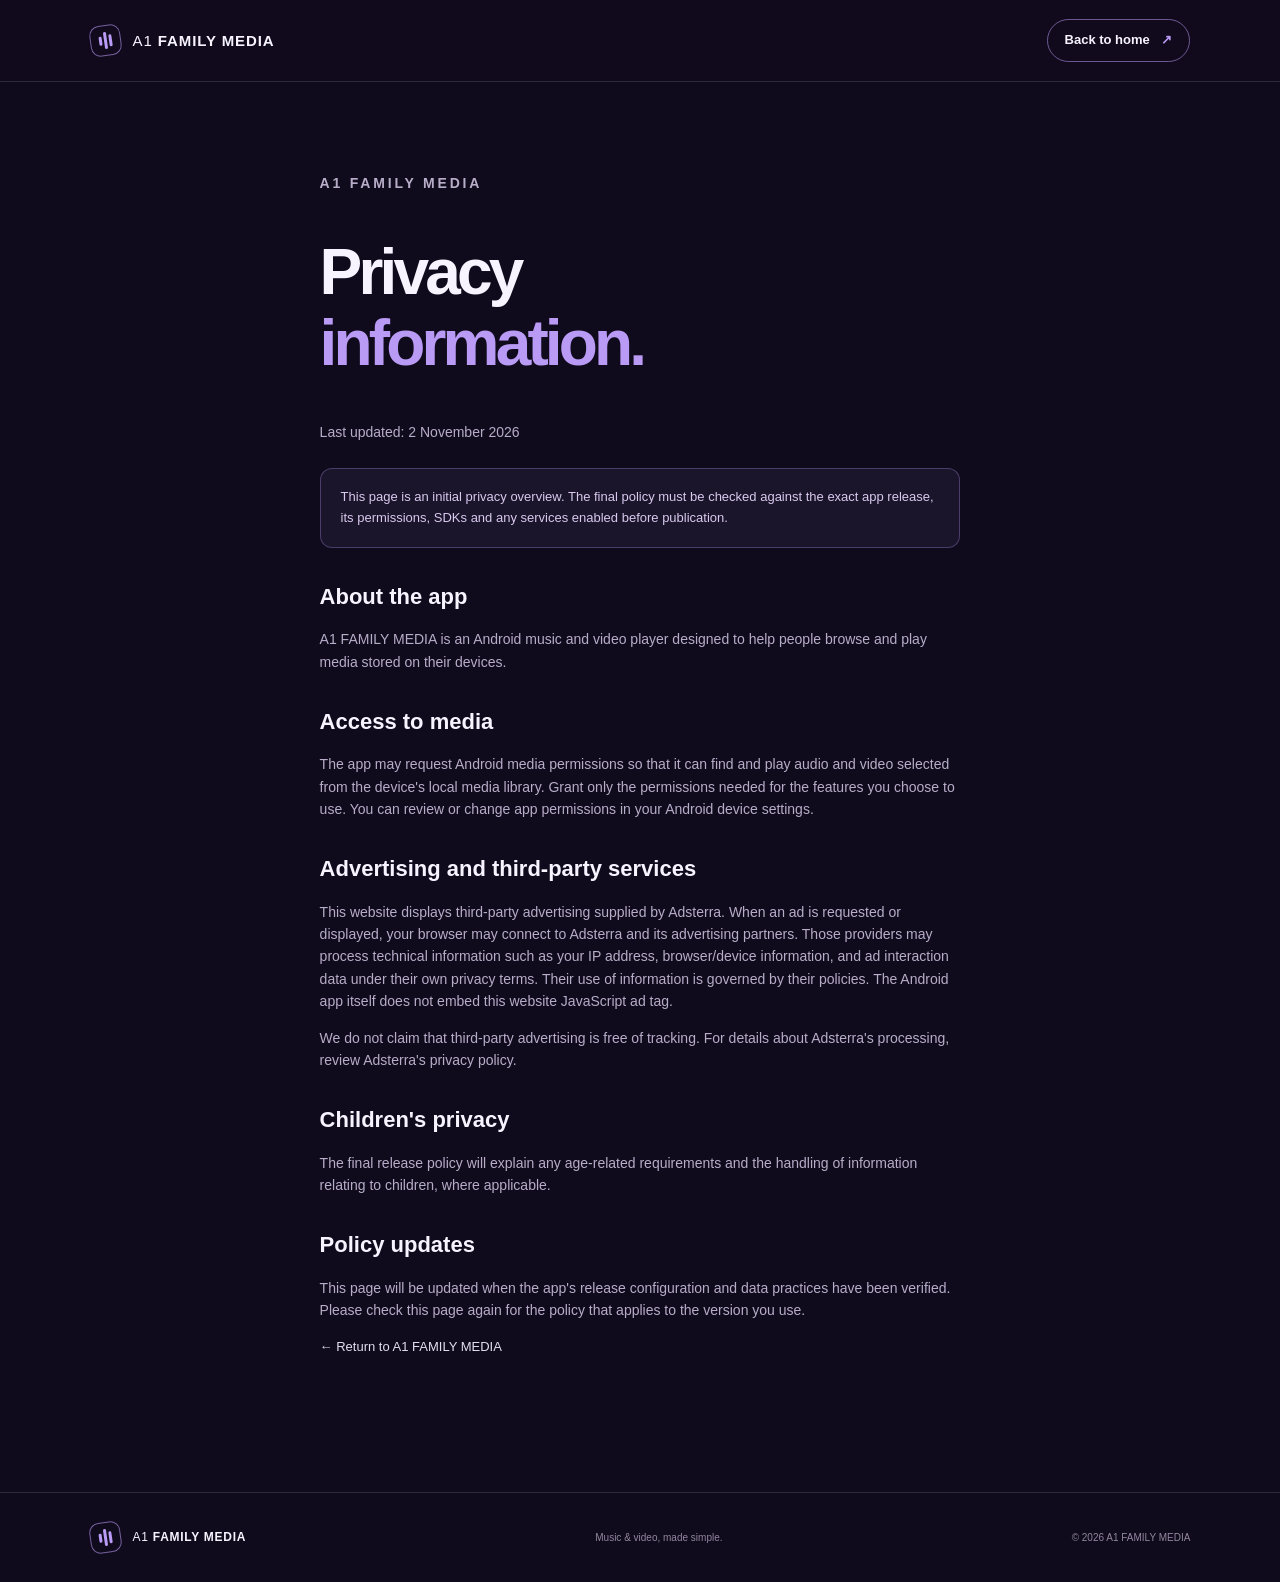
==== privacy.html @ 20274868 "Disclose Adsterra website advertising in privacy information" ====
<!doctype html>
<html lang="en">
<head>
  <meta charset="utf-8"><meta name="viewport" content="width=device-width, initial-scale=1">
  <meta name="theme-color" content="#100b1c"><meta name="description" content="Privacy information for A1 FAMILY MEDIA.">
  <title>Privacy | A1 FAMILY MEDIA</title><link rel="icon" href="favicon.svg" type="image/svg+xml"><link rel="stylesheet" href="styles.css">
</head>
<body>
  <header class="site-header"><a class="brand" href="index.html"><span class="brand-mark"><span></span><span></span><span></span></span><span>A1 <b>FAMILY MEDIA</b></span></a><a class="header-cta" href="index.html">Back to home <span>↗</span></a></header>
  <main class="policy-main">
    <p class="eyebrow">A1 FAMILY MEDIA</p><h1>Privacy<br><span style="color:var(--purple)">information.</span></h1>
    <p>Last updated: 2 November 2026</p>
    <div class="policy-note">This page is an initial privacy overview. The final policy must be checked against the exact app release, its permissions, SDKs and any services enabled before publication.</div>
    <h2>About the app</h2><p>A1 FAMILY MEDIA is an Android music and video player designed to help people browse and play media stored on their devices.</p>
    <h2>Access to media</h2><p>The app may request Android media permissions so that it can find and play audio and video selected from the device's local media library. Grant only the permissions needed for the features you choose to use. You can review or change app permissions in your Android device settings.</p>
    <h2>Advertising and third-party services</h2><p>This website displays third-party advertising supplied by Adsterra. When an ad is requested or displayed, your browser may connect to Adsterra and its advertising partners. Those providers may process technical information such as your IP address, browser/device information, and ad interaction data under their own privacy terms. Their use of information is governed by their policies. The Android app itself does not embed this website JavaScript ad tag.</p><p>We do not claim that third-party advertising is free of tracking. For details about Adsterra's processing, review <a href="https://adsterra.com/privacy-policy/">Adsterra's privacy policy</a>.</p>
    <h2>Children's privacy</h2><p>The final release policy will explain any age-related requirements and the handling of information relating to children, where applicable.</p>
    <h2>Policy updates</h2><p>This page will be updated when the app's release configuration and data practices have been verified. Please check this page again for the policy that applies to the version you use.</p>
    <p><a class="text-link" href="index.html">← Return to A1 FAMILY MEDIA</a></p>
  </main>
  <footer class="site-footer"><a class="brand" href="index.html"><span class="brand-mark"><span></span><span></span><span></span></span><span>A1 <b>FAMILY MEDIA</b></span></a><span>Music & video, made simple.</span><div><span>© 2026 A1 FAMILY MEDIA</span></div></footer>
</body>
</html>
---- styles.css ----
:root{--bg:#100b1c;--panel:#1b1429;--panel2:#241b35;--purple:#b99af5;--purple2:#8e67d7;--text:#f7f3ff;--muted:#b8adc9;--line:rgba(255,255,255,.12);--font:'DM Sans',sans-serif;--display:'Space Grotesk',sans-serif}*{box-sizing:border-box}html{scroll-behavior:smooth}body{margin:0;background:var(--bg);color:var(--text);font-family:var(--font);line-height:1.6}a{color:inherit;text-decoration:none}.site-header{height:82px;padding:0 7vw;display:flex;align-items:center;justify-content:space-between;border-bottom:1px solid var(--line);position:relative;z-index:5;background:rgba(16,11,28,.9)}.brand{display:inline-flex;align-items:center;gap:12px;font-family:var(--display);font-size:15px;letter-spacing:.06em}.brand b{font-weight:700}.brand-mark{width:31px;height:31px;border:1px solid rgba(185,154,245,.6);border-radius:10px;display:flex;align-items:center;justify-content:center;gap:2px;transform:rotate(-8deg)}.brand-mark span{display:block;width:3px;border-radius:4px;background:var(--purple)}.brand-mark span:nth-child(1){height:9px}.brand-mark span:nth-child(2){height:17px}.brand-mark span:nth-child(3){height:12px}nav{display:flex;gap:34px;color:var(--muted);font-size:13px}nav a:hover,.text-link:hover,.site-footer a:hover{color:var(--purple)}.header-cta{font-size:13px;font-weight:700;border:1px solid rgba(185,154,245,.55);padding:10px 17px;border-radius:30px}.header-cta span{color:var(--purple);padding-left:8px}.hero{min-height:660px;padding:90px 10vw 32px;position:relative;display:grid;grid-template-columns:1fr 1fr;align-items:center;overflow:hidden;background:radial-gradient(ellipse at 76% 45%,rgba(111,70,168,.2),transparent 38%),linear-gradient(120deg,#100b1c,#151024 65%,#100b1c)}.hero-copy{max-width:550px;position:relative;z-index:2}.eyebrow{font-size:10px;font-weight:700;letter-spacing:.2em;color:var(--purple);margin:0 0 22px}.live-dot{display:inline-block;width:7px;height:7px;background:#b99af5;border-radius:50%;margin-right:9px;box-shadow:0 0 12px #b99af5}.hero h1,.section-heading h2,.about-inner h2,.download-panel h2{font:600 clamp(48px,6vw,78px)/1.04 var(--display);letter-spacing:-.065em;margin:0}.hero h1 span,.section-heading h2 span,.about-inner h2 span{color:var(--purple)}.hero-text{color:var(--muted);font-size:16px;max-width:440px;margin:25px 0 30px}.hero-actions{display:flex;align-items:center;gap:25px}.button{display:inline-flex;gap:22px;align-items:center;padding:14px 21px;border-radius:30px;font-size:13px;font-weight:700}.button-primary{background:var(--purple);color:#1b112a;box-shadow:0 10px 35px rgba(185,154,245,.18)}.button-primary:hover{background:#d0bbff}.text-link{font-size:13px;color:#e4dcf1}.text-link span{color:var(--purple);padding-left:7px}.hero-note{display:flex;gap:11px;align-items:center;color:#9e92b0;font-size:11px;margin-top:58px}.note-icon{font-size:20px;color:var(--purple)}.visual-stage{height:490px;display:flex;justify-content:center;align-items:center;position:relative}.glow{position:absolute;width:340px;height:340px;border-radius:50%;background:rgba(145,99,214,.19);filter:blur(70px)}.orbit{position:absolute;border:1px solid rgba(185,154,245,.15);border-radius:50%;transform:rotate(-25deg)}.orbit-one{width:450px;height:250px}.orbit-two{width:390px;height:450px;transform:rotate(35deg)}.player-card{width:280px;padding:19px;background:linear-gradient(150deg,rgba(47,35,67,.98),rgba(24,18,38,.98));border:1px solid rgba(255,255,255,.15);border-radius:23px;box-shadow:0 35px 90px rgba(0,0,0,.55);position:relative;z-index:2;transform:rotate(4deg)}.player-top,.time-row,.player-bottom{display:flex;justify-content:space-between;align-items:center}.tiny-brand{font-size:8px;letter-spacing:.15em;color:#a99bbd}.equalizer{display:flex;align-items:center;gap:3px;height:15px}.equalizer i{width:2px;background:var(--purple);border-radius:3px}.equalizer i:nth-child(1){height:6px}.equalizer i:nth-child(2){height:13px}.equalizer i:nth-child(3){height:9px}.equalizer i:nth-child(4){height:5px}.album-art{height:220px;margin:17px 0;border-radius:15px;overflow:hidden;position:relative;background:linear-gradient(145deg,#5e3d83,#a87cc5 52%,#e1a9b5)}.art-sun{position:absolute;width:76px;height:76px;border-radius:50%;background:#f4d6ba;top:35px;right:40px;box-shadow:0 0 50px rgba(255,226,193,.45)}.art-hill{position:absolute;width:150%;height:110px;bottom:-45px;border-radius:50%}.hill-one{background:#302248;left:-40px;transform:rotate(-13deg)}.hill-two{background:#493060;right:-80px;bottom:-70px;transform:rotate(13deg)}.art-label{position:absolute;left:20px;top:22px;font:700 28px/1 var(--display);letter-spacing:-.07em}.art-label small{font:600 7px var(--font);letter-spacing:.15em}.track-title{display:block;font-weight:700;font-size:15px}.track-subtitle{display:block;font-size:10px;color:#a99db8}.progress{height:3px;background:#51465f;border-radius:5px;margin-top:17px}.progress span{display:block;width:38%;height:100%;background:var(--purple);border-radius:5px}.time-row{font-size:8px;color:#988ca8;margin-top:5px}.player-controls{display:flex;align-items:center;justify-content:center;gap:32px;margin:16px 0;color:#c9bdd8}.play-button{width:37px;height:37px;display:grid;place-items:center;border-radius:50%;background:var(--purple);color:#21152f;font-size:14px}.player-bottom{border-top:1px solid var(--line);padding-top:13px;color:#b5a9c3;font-size:9px}.floating-chip{position:absolute;z-index:3;padding:11px 15px;border:1px solid rgba(255,255,255,.16);border-radius:13px;background:rgba(39,29,55,.92);box-shadow:0 12px 35px #08050d;font-size:17px;color:var(--purple)}.floating-chip span{font-size:10px;color:#e6def0;margin-left:6px}.chip-audio{top:80px;right:4%}.chip-video{bottom:78px;left:2%}.hero-bottom{position:absolute;bottom:25px;left:10vw;right:10vw;display:flex;justify-content:space-between;color:#756a84;font-size:8px;letter-spacing:.16em}.section-wrap{padding:110px 10vw}.section-heading{max-width:620px}.section-heading h2,.about-inner h2{font-size:clamp(40px,5vw,60px)}.section-heading>p:last-child{color:var(--muted);max-width:420px;margin-top:20px}.feature-grid{display:grid;grid-template-columns:1fr 1fr;gap:16px;margin-top:52px}.feature-card{min-height:280px;padding:30px;border:1px solid var(--line);border-radius:20px;background:linear-gradient(145deg,#21182f,#181222);position:relative;overflow:hidden}.feature-large{background:linear-gradient(140deg,#2a1d40,#1b1429)}.feature-icon{width:42px;height:42px;border-radius:13px;background:rgba(185,154,245,.13);display:grid;place-items:center;color:var(--purple);font-size:21px}.card-kicker{font-size:9px;letter-spacing:.18em;color:#8f829f;margin:22px 0 8px}.feature-card h3{font:600 24px var(--display);margin:0 0 8px;letter-spacing:-.04em}.feature-card>p:not(.card-kicker){font-size:13px;color:var(--muted);max-width:370px;margin:0}.sound-bars{height:45px;display:flex;align-items:end;gap:6px;margin-top:23px}.sound-bars i{width:7px;border-radius:5px;background:linear-gradient(#c8adff,#7450a9);height:var(--h,20px)}.sound-bars i:nth-child(3n){height:38px}.sound-bars i:nth-child(3n+1){height:17px}.sound-bars i:nth-child(3n+2){height:29px}.video-art{position:absolute;right:25px;bottom:23px;width:120px;height:75px;border-radius:10px;background:linear-gradient(140deg,#815ba9,#d59aaf);display:grid;place-items:center}.video-art span{width:32px;height:32px;border-radius:50%;display:grid;place-items:center;background:rgba(22,13,34,.72);font-size:12px}.mini-pills{display:flex;gap:7px;flex-wrap:wrap;margin-top:25px}.mini-pills span{font-size:9px;color:#d8c8f1;border:1px solid rgba(185,154,245,.25);border-radius:20px;padding:6px 10px}.feature-accent{background:linear-gradient(125deg,#382552,#21172f)}.accent-ring{position:absolute;width:190px;height:190px;border:1px solid rgba(207,184,255,.3);border-radius:50%;right:-40px;bottom:-90px;box-shadow:0 0 0 22px rgba(185,154,245,.04),0 0 0 45px rgba(185,154,245,.03)}.about-section{padding:90px 10vw;background:#1a1327;border-top:1px solid var(--line);border-bottom:1px solid var(--line)}.about-inner{max-width:1100px;margin:auto;display:grid;grid-template-columns:1fr 1fr;gap:70px;align-items:center}.about-inner>p{font-size:15px;color:var(--muted);max-width:480px}.download-section{padding-top:95px;padding-bottom:100px}.download-panel{position:relative;overflow:hidden;border-radius:25px;padding:65px 8%;background:linear-gradient(115deg,#322149,#20172e 70%);border:1px solid rgba(185,154,245,.22)}.download-panel h2{font-size:clamp(46px,6vw,70px)}.download-panel>p:not(.eyebrow){color:var(--muted);max-width:400px}.coming-soon{display:inline-block;margin-top:18px;border:1px solid rgba(185,154,245,.4);border-radius:30px;padding:9px 14px;color:#d8c6fa;font-size:9px;letter-spacing:.15em}.download-orb{position:absolute;width:300px;height:300px;border-radius:50%;right:8%;top:-70px;background:radial-gradient(circle,rgba(185,154,245,.25),rgba(185,154,245,0) 68%);border:1px solid rgba(185,154,245,.18)}.site-footer{min-height:90px;padding:25px 7vw;border-top:1px solid var(--line);display:flex;align-items:center;justify-content:space-between;color:#92869f;font-size:10px}.site-footer .brand{color:var(--text);font-size:12px}.site-footer>div{display:flex;gap:25px}.policy-main{max-width:820px;margin:0 auto;padding:90px 7vw 120px;min-height:75vh}.policy-main h1{font:600 clamp(42px,6vw,64px)/1.1 var(--display);letter-spacing:-.06em}.policy-main h2{font:600 22px var(--display);margin-top:36px}.policy-main p,.policy-main li{color:var(--muted);font-size:14px}.policy-note{padding:18px 20px;border:1px solid rgba(185,154,245,.3);border-radius:12px;background:rgba(185,154,245,.07);color:#d8c9ed;font-size:13px;margin:25px 0}@media(max-width:800px){.site-header{padding:0 5vw;height:72px}nav{gap:15px}.header-cta{padding:8px 12px}.hero{padding:65px 7vw 70px;grid-template-columns:1fr;min-height:auto}.hero-copy{max-width:600px}.hero h1{font-size:62px}.visual-stage{height:430px;margin-top:15px}.hero-bottom{left:7vw;right:7vw}.section-wrap{padding:80px 7vw}.about-section{padding:75px 7vw}.about-inner{grid-template-columns:1fr;gap:15px}.site-footer{padding:25px 5vw;flex-wrap:wrap;gap:18px}.download-orb{right:-100px}}@media(max-width:520px){.brand{font-size:12px;gap:8px}.brand-mark{width:27px;height:27px}nav{display:none}.hero h1{font-size:54px}.hero-text{font-size:14px}.hero-actions{gap:17px}.hero-note{margin-top:38px}.visual-stage{height:390px}.player-card{width:250px}.album-art{height:190px}.chip-audio{right:0;top:50px}.chip-video{left:-3px;bottom:45px}.hero-bottom{font-size:7px;letter-spacing:.08em}.feature-grid{grid-template-columns:1fr}.feature-card{min-height:260px;padding:25px}.section-wrap{padding:70px 6vw}.section-heading h2,.about-inner h2{font-size:43px}.download-panel{padding:45px 8%}.site-footer{align-items:flex-start;flex-direction:column}.site-footer>div{gap:18px;flex-wrap:wrap}}
/* Responsive Adsterra native placement. */
.ad-section{padding-top:24px;padding-bottom:34px;max-width:1100px;margin:0 auto}.ad-heading{display:flex;justify-content:space-between;gap:12px;align-items:center;margin-bottom:12px;color:#a99bbd;font-size:9px;letter-spacing:.16em}.ad-heading span:first-child{color:var(--purple);font-weight:700}.adsterra-native-slot{width:100%;min-height:110px;max-width:100%;overflow:hidden;border:1px solid rgba(185,154,245,.16);border-radius:16px;background:rgba(27,20,41,.72);padding:12px}.adsterra-native-slot iframe,.adsterra-native-slot img{max-width:100%!important}@media(max-width:520px){.ad-section{padding:18px 6vw 28px}.adsterra-native-slot{padding:8px;min-height:90px}.ad-heading{font-size:8px}}
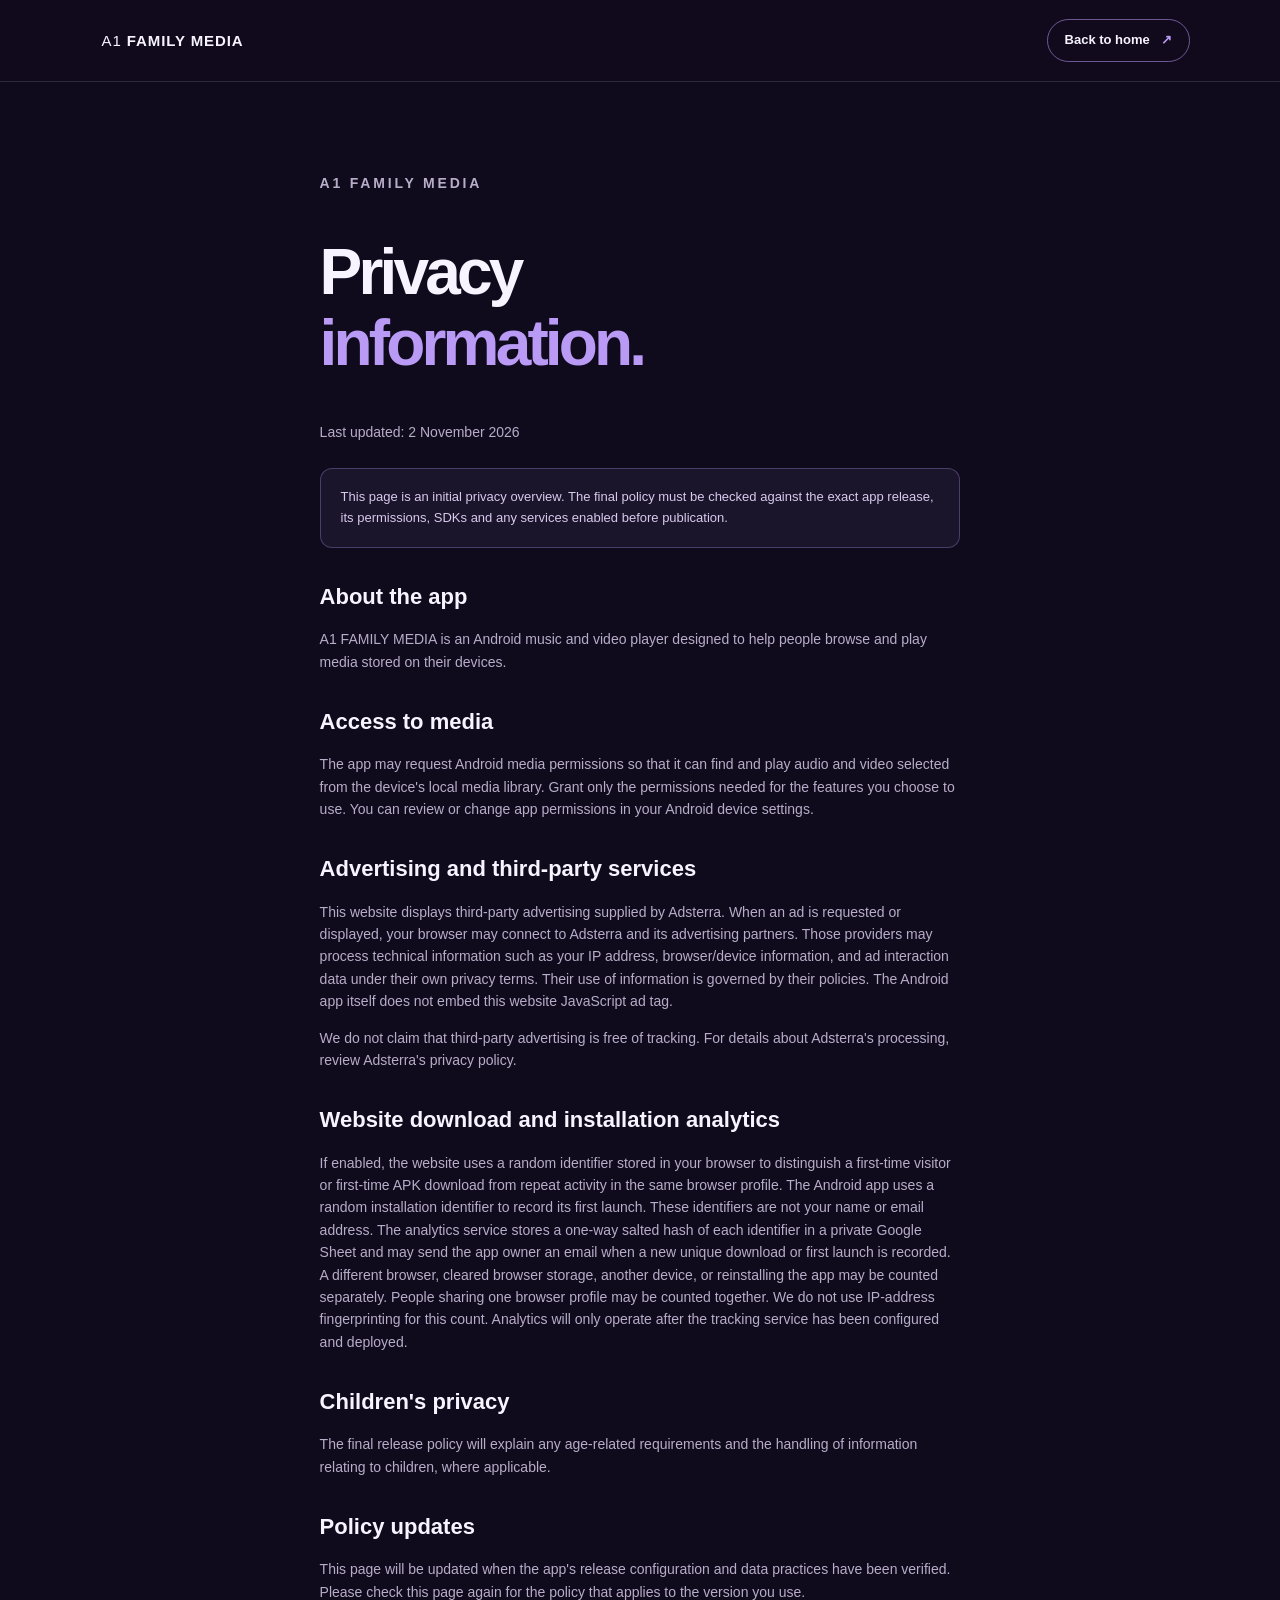
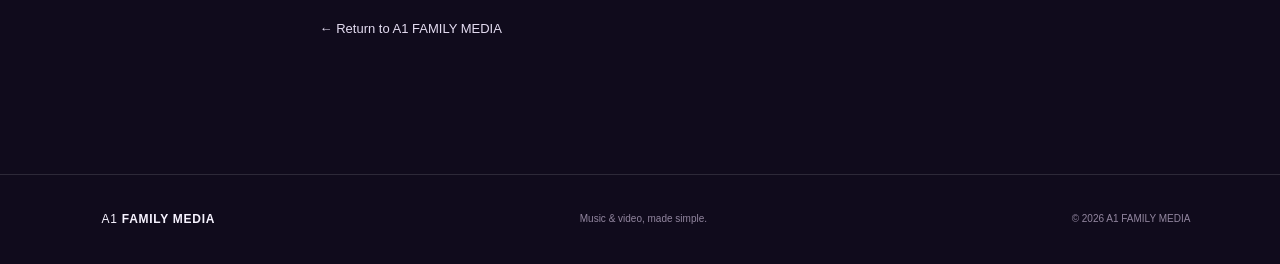
==== commit 73945e53: "Disclose privacy-conscious download and install analytics" ====
--- a/privacy.html
+++ b/privacy.html
@@ -14,6 +14,7 @@
     <h2>About the app</h2><p>A1 FAMILY MEDIA is an Android music and video player designed to help people browse and play media stored on their devices.</p>
     <h2>Access to media</h2><p>The app may request Android media permissions so that it can find and play audio and video selected from the device's local media library. Grant only the permissions needed for the features you choose to use. You can review or change app permissions in your Android device settings.</p>
     <h2>Advertising and third-party services</h2><p>This website displays third-party advertising supplied by Adsterra. When an ad is requested or displayed, your browser may connect to Adsterra and its advertising partners. Those providers may process technical information such as your IP address, browser/device information, and ad interaction data under their own privacy terms. Their use of information is governed by their policies. The Android app itself does not embed this website JavaScript ad tag.</p><p>We do not claim that third-party advertising is free of tracking. For details about Adsterra's processing, review <a href="https://adsterra.com/privacy-policy/">Adsterra's privacy policy</a>.</p>
+    <h2>Website download and installation analytics</h2><p>If enabled, the website uses a random identifier stored in your browser to distinguish a first-time visitor or first-time APK download from repeat activity in the same browser profile. The Android app uses a random installation identifier to record its first launch. These identifiers are not your name or email address. The analytics service stores a one-way salted hash of each identifier in a private Google Sheet and may send the app owner an email when a new unique download or first launch is recorded. A different browser, cleared browser storage, another device, or reinstalling the app may be counted separately. People sharing one browser profile may be counted together. We do not use IP-address fingerprinting for this count. Analytics will only operate after the tracking service has been configured and deployed.</p>
     <h2>Children's privacy</h2><p>The final release policy will explain any age-related requirements and the handling of information relating to children, where applicable.</p>
     <h2>Policy updates</h2><p>This page will be updated when the app's release configuration and data practices have been verified. Please check this page again for the policy that applies to the version you use.</p>
     <p><a class="text-link" href="index.html">← Return to A1 FAMILY MEDIA</a></p>
--- a/styles.css
+++ b/styles.css
@@ -1,3 +1,100 @@
-:root{--bg:#100b1c;--panel:#1b1429;--panel2:#241b35;--purple:#b99af5;--purple2:#8e67d7;--text:#f7f3ff;--muted:#b8adc9;--line:rgba(255,255,255,.12);--font:'DM Sans',sans-serif;--display:'Space Grotesk',sans-serif}*{box-sizing:border-box}html{scroll-behavior:smooth}body{margin:0;background:var(--bg);color:var(--text);font-family:var(--font);line-height:1.6}a{color:inherit;text-decoration:none}.site-header{height:82px;padding:0 7vw;display:flex;align-items:center;justify-content:space-between;border-bottom:1px solid var(--line);position:relative;z-index:5;background:rgba(16,11,28,.9)}.brand{display:inline-flex;align-items:center;gap:12px;font-family:var(--display);font-size:15px;letter-spacing:.06em}.brand b{font-weight:700}.brand-mark{width:31px;height:31px;border:1px solid rgba(185,154,245,.6);border-radius:10px;display:flex;align-items:center;justify-content:center;gap:2px;transform:rotate(-8deg)}.brand-mark span{display:block;width:3px;border-radius:4px;background:var(--purple)}.brand-mark span:nth-child(1){height:9px}.brand-mark span:nth-child(2){height:17px}.brand-mark span:nth-child(3){height:12px}nav{display:flex;gap:34px;color:var(--muted);font-size:13px}nav a:hover,.text-link:hover,.site-footer a:hover{color:var(--purple)}.header-cta{font-size:13px;font-weight:700;border:1px solid rgba(185,154,245,.55);padding:10px 17px;border-radius:30px}.header-cta span{color:var(--purple);padding-left:8px}.hero{min-height:660px;padding:90px 10vw 32px;position:relative;display:grid;grid-template-columns:1fr 1fr;align-items:center;overflow:hidden;background:radial-gradient(ellipse at 76% 45%,rgba(111,70,168,.2),transparent 38%),linear-gradient(120deg,#100b1c,#151024 65%,#100b1c)}.hero-copy{max-width:550px;position:relative;z-index:2}.eyebrow{font-size:10px;font-weight:700;letter-spacing:.2em;color:var(--purple);margin:0 0 22px}.live-dot{display:inline-block;width:7px;height:7px;background:#b99af5;border-radius:50%;margin-right:9px;box-shadow:0 0 12px #b99af5}.hero h1,.section-heading h2,.about-inner h2,.download-panel h2{font:600 clamp(48px,6vw,78px)/1.04 var(--display);letter-spacing:-.065em;margin:0}.hero h1 span,.section-heading h2 span,.about-inner h2 span{color:var(--purple)}.hero-text{color:var(--muted);font-size:16px;max-width:440px;margin:25px 0 30px}.hero-actions{display:flex;align-items:center;gap:25px}.button{display:inline-flex;gap:22px;align-items:center;padding:14px 21px;border-radius:30px;font-size:13px;font-weight:700}.button-primary{background:var(--purple);color:#1b112a;box-shadow:0 10px 35px rgba(185,154,245,.18)}.button-primary:hover{background:#d0bbff}.text-link{font-size:13px;color:#e4dcf1}.text-link span{color:var(--purple);padding-left:7px}.hero-note{display:flex;gap:11px;align-items:center;color:#9e92b0;font-size:11px;margin-top:58px}.note-icon{font-size:20px;color:var(--purple)}.visual-stage{height:490px;display:flex;justify-content:center;align-items:center;position:relative}.glow{position:absolute;width:340px;height:340px;border-radius:50%;background:rgba(145,99,214,.19);filter:blur(70px)}.orbit{position:absolute;border:1px solid rgba(185,154,245,.15);border-radius:50%;transform:rotate(-25deg)}.orbit-one{width:450px;height:250px}.orbit-two{width:390px;height:450px;transform:rotate(35deg)}.player-card{width:280px;padding:19px;background:linear-gradient(150deg,rgba(47,35,67,.98),rgba(24,18,38,.98));border:1px solid rgba(255,255,255,.15);border-radius:23px;box-shadow:0 35px 90px rgba(0,0,0,.55);position:relative;z-index:2;transform:rotate(4deg)}.player-top,.time-row,.player-bottom{display:flex;justify-content:space-between;align-items:center}.tiny-brand{font-size:8px;letter-spacing:.15em;color:#a99bbd}.equalizer{display:flex;align-items:center;gap:3px;height:15px}.equalizer i{width:2px;background:var(--purple);border-radius:3px}.equalizer i:nth-child(1){height:6px}.equalizer i:nth-child(2){height:13px}.equalizer i:nth-child(3){height:9px}.equalizer i:nth-child(4){height:5px}.album-art{height:220px;margin:17px 0;border-radius:15px;overflow:hidden;position:relative;background:linear-gradient(145deg,#5e3d83,#a87cc5 52%,#e1a9b5)}.art-sun{position:absolute;width:76px;height:76px;border-radius:50%;background:#f4d6ba;top:35px;right:40px;box-shadow:0 0 50px rgba(255,226,193,.45)}.art-hill{position:absolute;width:150%;height:110px;bottom:-45px;border-radius:50%}.hill-one{background:#302248;left:-40px;transform:rotate(-13deg)}.hill-two{background:#493060;right:-80px;bottom:-70px;transform:rotate(13deg)}.art-label{position:absolute;left:20px;top:22px;font:700 28px/1 var(--display);letter-spacing:-.07em}.art-label small{font:600 7px var(--font);letter-spacing:.15em}.track-title{display:block;font-weight:700;font-size:15px}.track-subtitle{display:block;font-size:10px;color:#a99db8}.progress{height:3px;background:#51465f;border-radius:5px;margin-top:17px}.progress span{display:block;width:38%;height:100%;background:var(--purple);border-radius:5px}.time-row{font-size:8px;color:#988ca8;margin-top:5px}.player-controls{display:flex;align-items:center;justify-content:center;gap:32px;margin:16px 0;color:#c9bdd8}.play-button{width:37px;height:37px;display:grid;place-items:center;border-radius:50%;background:var(--purple);color:#21152f;font-size:14px}.player-bottom{border-top:1px solid var(--line);padding-top:13px;color:#b5a9c3;font-size:9px}.floating-chip{position:absolute;z-index:3;padding:11px 15px;border:1px solid rgba(255,255,255,.16);border-radius:13px;background:rgba(39,29,55,.92);box-shadow:0 12px 35px #08050d;font-size:17px;color:var(--purple)}.floating-chip span{font-size:10px;color:#e6def0;margin-left:6px}.chip-audio{top:80px;right:4%}.chip-video{bottom:78px;left:2%}.hero-bottom{position:absolute;bottom:25px;left:10vw;right:10vw;display:flex;justify-content:space-between;color:#756a84;font-size:8px;letter-spacing:.16em}.section-wrap{padding:110px 10vw}.section-heading{max-width:620px}.section-heading h2,.about-inner h2{font-size:clamp(40px,5vw,60px)}.section-heading>p:last-child{color:var(--muted);max-width:420px;margin-top:20px}.feature-grid{display:grid;grid-template-columns:1fr 1fr;gap:16px;margin-top:52px}.feature-card{min-height:280px;padding:30px;border:1px solid var(--line);border-radius:20px;background:linear-gradient(145deg,#21182f,#181222);position:relative;overflow:hidden}.feature-large{background:linear-gradient(140deg,#2a1d40,#1b1429)}.feature-icon{width:42px;height:42px;border-radius:13px;background:rgba(185,154,245,.13);display:grid;place-items:center;color:var(--purple);font-size:21px}.card-kicker{font-size:9px;letter-spacing:.18em;color:#8f829f;margin:22px 0 8px}.feature-card h3{font:600 24px var(--display);margin:0 0 8px;letter-spacing:-.04em}.feature-card>p:not(.card-kicker){font-size:13px;color:var(--muted);max-width:370px;margin:0}.sound-bars{height:45px;display:flex;align-items:end;gap:6px;margin-top:23px}.sound-bars i{width:7px;border-radius:5px;background:linear-gradient(#c8adff,#7450a9);height:var(--h,20px)}.sound-bars i:nth-child(3n){height:38px}.sound-bars i:nth-child(3n+1){height:17px}.sound-bars i:nth-child(3n+2){height:29px}.video-art{position:absolute;right:25px;bottom:23px;width:120px;height:75px;border-radius:10px;background:linear-gradient(140deg,#815ba9,#d59aaf);display:grid;place-items:center}.video-art span{width:32px;height:32px;border-radius:50%;display:grid;place-items:center;background:rgba(22,13,34,.72);font-size:12px}.mini-pills{display:flex;gap:7px;flex-wrap:wrap;margin-top:25px}.mini-pills span{font-size:9px;color:#d8c8f1;border:1px solid rgba(185,154,245,.25);border-radius:20px;padding:6px 10px}.feature-accent{background:linear-gradient(125deg,#382552,#21172f)}.accent-ring{position:absolute;width:190px;height:190px;border:1px solid rgba(207,184,255,.3);border-radius:50%;right:-40px;bottom:-90px;box-shadow:0 0 0 22px rgba(185,154,245,.04),0 0 0 45px rgba(185,154,245,.03)}.about-section{padding:90px 10vw;background:#1a1327;border-top:1px solid var(--line);border-bottom:1px solid var(--line)}.about-inner{max-width:1100px;margin:auto;display:grid;grid-template-columns:1fr 1fr;gap:70px;align-items:center}.about-inner>p{font-size:15px;color:var(--muted);max-width:480px}.download-section{padding-top:95px;padding-bottom:100px}.download-panel{position:relative;overflow:hidden;border-radius:25px;padding:65px 8%;background:linear-gradient(115deg,#322149,#20172e 70%);border:1px solid rgba(185,154,245,.22)}.download-panel h2{font-size:clamp(46px,6vw,70px)}.download-panel>p:not(.eyebrow){color:var(--muted);max-width:400px}.coming-soon{display:inline-block;margin-top:18px;border:1px solid rgba(185,154,245,.4);border-radius:30px;padding:9px 14px;color:#d8c6fa;font-size:9px;letter-spacing:.15em}.download-orb{position:absolute;width:300px;height:300px;border-radius:50%;right:8%;top:-70px;background:radial-gradient(circle,rgba(185,154,245,.25),rgba(185,154,245,0) 68%);border:1px solid rgba(185,154,245,.18)}.site-footer{min-height:90px;padding:25px 7vw;border-top:1px solid var(--line);display:flex;align-items:center;justify-content:space-between;color:#92869f;font-size:10px}.site-footer .brand{color:var(--text);font-size:12px}.site-footer>div{display:flex;gap:25px}.policy-main{max-width:820px;margin:0 auto;padding:90px 7vw 120px;min-height:75vh}.policy-main h1{font:600 clamp(42px,6vw,64px)/1.1 var(--display);letter-spacing:-.06em}.policy-main h2{font:600 22px var(--display);margin-top:36px}.policy-main p,.policy-main li{color:var(--muted);font-size:14px}.policy-note{padding:18px 20px;border:1px solid rgba(185,154,245,.3);border-radius:12px;background:rgba(185,154,245,.07);color:#d8c9ed;font-size:13px;margin:25px 0}@media(max-width:800px){.site-header{padding:0 5vw;height:72px}nav{gap:15px}.header-cta{padding:8px 12px}.hero{padding:65px 7vw 70px;grid-template-columns:1fr;min-height:auto}.hero-copy{max-width:600px}.hero h1{font-size:62px}.visual-stage{height:430px;margin-top:15px}.hero-bottom{left:7vw;right:7vw}.section-wrap{padding:80px 7vw}.about-section{padding:75px 7vw}.about-inner{grid-template-columns:1fr;gap:15px}.site-footer{padding:25px 5vw;flex-wrap:wrap;gap:18px}.download-orb{right:-100px}}@media(max-width:520px){.brand{font-size:12px;gap:8px}.brand-mark{width:27px;height:27px}nav{display:none}.hero h1{font-size:54px}.hero-text{font-size:14px}.hero-actions{gap:17px}.hero-note{margin-top:38px}.visual-stage{height:390px}.player-card{width:250px}.album-art{height:190px}.chip-audio{right:0;top:50px}.chip-video{left:-3px;bottom:45px}.hero-bottom{font-size:7px;letter-spacing:.08em}.feature-grid{grid-template-columns:1fr}.feature-card{min-height:260px;padding:25px}.section-wrap{padding:70px 6vw}.section-heading h2,.about-inner h2{font-size:43px}.download-panel{padding:45px 8%}.site-footer{align-items:flex-start;flex-direction:column}.site-footer>div{gap:18px;flex-wrap:wrap}}
+:root{--bg:#100b1c;--panel:#1b1429;--panel2:#241b35;--purple:#b99af5;--purple2:#8e67d7;--text:#f7f3ff;--muted:#b8adc9;--line:rgba(255,255,255,.12);--font:'DM Sans',sans-serif;--display:'Space Grotesk',sans-serif}*{box-sizing:border-box}html{scroll-behavior:smooth}body{margin:0;background:var(--bg);color:var(--text);font-family:var(--font);line-height:1.6}a{color:inherit;text-decoration:none}.site-header{height:82px;padding:0 7vw;display:flex;align-items:center;justify-content:space-between;border-bottom:1px solid var(--line);position:relative;z-index:5;background:rgba(16,11,28,.9)}.brand{display:inline-flex;align-items:center;gap:12px;font-family:var(--display);font-size:15px;letter-spacing:.06em}.brand b{font-weight:700}.brand-logo{width:38px;height:38px;display:block;flex:0 0 auto;border-radius:10px;object-fit:contain}nav{display:flex;gap:34px;color:var(--muted);font-size:13px}nav a:hover,.text-link:hover,.site-footer a:hover{color:var(--purple)}.header-cta{font-size:13px;font-weight:700;border:1px solid rgba(185,154,245,.55);padding:10px 17px;border-radius:30px}.header-cta span{color:var(--purple);padding-left:8px}.hero{min-height:660px;padding:90px 10vw 32px;position:relative;display:grid;grid-template-columns:1fr 1fr;align-items:center;overflow:hidden;background:radial-gradient(ellipse at 76% 45%,rgba(111,70,168,.2),transparent 38%),linear-gradient(120deg,#100b1c,#151024 65%,#100b1c)}.hero-copy{max-width:550px;position:relative;z-index:2}.eyebrow{font-size:10px;font-weight:700;letter-spacing:.2em;color:var(--purple);margin:0 0 22px}.live-dot{display:inline-block;width:7px;height:7px;background:#b99af5;border-radius:50%;margin-right:9px;box-shadow:0 0 12px #b99af5}.hero h1,.section-heading h2,.about-inner h2,.download-panel h2{font:600 clamp(48px,6vw,78px)/1.04 var(--display);letter-spacing:-.065em;margin:0}.hero h1 span,.section-heading h2 span,.about-inner h2 span{color:var(--purple)}.hero-text{color:var(--muted);font-size:16px;max-width:440px;margin:25px 0 30px}.hero-actions{display:flex;align-items:center;gap:25px}.button{display:inline-flex;gap:22px;align-items:center;padding:14px 21px;border-radius:30px;font-size:13px;font-weight:700}.button-primary{background:var(--purple);color:#1b112a;box-shadow:0 10px 35px rgba(185,154,245,.18)}.button-primary:hover{background:#d0bbff}.text-link{font-size:13px;color:#e4dcf1}.text-link span{color:var(--purple);padding-left:7px}.hero-note{display:flex;gap:11px;align-items:center;color:#9e92b0;font-size:11px;margin-top:58px}.note-icon{font-size:20px;color:var(--purple)}.visual-stage{height:490px;display:flex;justify-content:center;align-items:center;position:relative}.glow{position:absolute;width:340px;height:340px;border-radius:50%;background:rgba(145,99,214,.19);filter:blur(70px)}.orbit{position:absolute;border:1px solid rgba(185,154,245,.15);border-radius:50%;transform:rotate(-25deg)}.orbit-one{width:450px;height:250px}.orbit-two{width:390px;height:450px;transform:rotate(35deg)}.player-card{width:280px;padding:19px;background:linear-gradient(150deg,rgba(47,35,67,.98),rgba(24,18,38,.98));border:1px solid rgba(255,255,255,.15);border-radius:23px;box-shadow:0 35px 90px rgba(0,0,0,.55);position:relative;z-index:2;transform:rotate(4deg)}.player-top,.time-row,.player-bottom{display:flex;justify-content:space-between;align-items:center}.tiny-brand{font-size:8px;letter-spacing:.15em;color:#a99bbd}.equalizer{display:flex;align-items:center;gap:3px;height:15px}.equalizer i{width:2px;background:var(--purple);border-radius:3px}.equalizer i:nth-child(1){height:6px}.equalizer i:nth-child(2){height:13px}.equalizer i:nth-child(3){height:9px}.equalizer i:nth-child(4){height:5px}.album-art{height:220px;margin:17px 0;border-radius:15px;overflow:hidden;position:relative;background:linear-gradient(145deg,#5e3d83,#a87cc5 52%,#e1a9b5)}.art-sun{position:absolute;width:76px;height:76px;border-radius:50%;background:#f4d6ba;top:35px;right:40px;box-shadow:0 0 50px rgba(255,226,193,.45)}.art-hill{position:absolute;width:150%;height:110px;bottom:-45px;border-radius:50%}.hill-one{background:#302248;left:-40px;transform:rotate(-13deg)}.hill-two{background:#493060;right:-80px;bottom:-70px;transform:rotate(13deg)}.art-label{position:absolute;left:20px;top:22px;font:700 28px/1 var(--display);letter-spacing:-.07em}.art-label small{font:600 7px var(--font);letter-spacing:.15em}.track-title{display:block;font-weight:700;font-size:15px}.track-subtitle{display:block;font-size:10px;color:#a99db8}.progress{height:3px;background:#51465f;border-radius:5px;margin-top:17px}.progress span{display:block;width:38%;height:100%;background:var(--purple);border-radius:5px}.time-row{font-size:8px;color:#988ca8;margin-top:5px}.player-controls{display:flex;align-items:center;justify-content:center;gap:32px;margin:16px 0;color:#c9bdd8}.play-button{width:37px;height:37px;display:grid;place-items:center;border-radius:50%;background:var(--purple);color:#21152f;font-size:14px}.player-bottom{border-top:1px solid var(--line);padding-top:13px;color:#b5a9c3;font-size:9px}.floating-chip{position:absolute;z-index:3;padding:11px 15px;border:1px solid rgba(255,255,255,.16);border-radius:13px;background:rgba(39,29,55,.92);box-shadow:0 12px 35px #08050d;font-size:17px;color:var(--purple)}.floating-chip span{font-size:10px;color:#e6def0;margin-left:6px}.chip-audio{top:80px;right:4%}.chip-video{bottom:78px;left:2%}.hero-bottom{position:absolute;bottom:25px;left:10vw;right:10vw;display:flex;justify-content:space-between;color:#756a84;font-size:8px;letter-spacing:.16em}.section-wrap{padding:110px 10vw}.section-heading{max-width:620px}.section-heading h2,.about-inner h2{font-size:clamp(40px,5vw,60px)}.section-heading>p:last-child{color:var(--muted);max-width:420px;margin-top:20px}.feature-grid{display:grid;grid-template-columns:1fr 1fr;gap:16px;margin-top:52px}.feature-card{min-height:280px;padding:30px;border:1px solid var(--line);border-radius:20px;background:linear-gradient(145deg,#21182f,#181222);position:relative;overflow:hidden}.feature-large{background:linear-gradient(140deg,#2a1d40,#1b1429)}.feature-icon{width:42px;height:42px;border-radius:13px;background:rgba(185,154,245,.13);display:grid;place-items:center;color:var(--purple);font-size:21px}.card-kicker{font-size:9px;letter-spacing:.18em;color:#8f829f;margin:22px 0 8px}.feature-card h3{font:600 24px var(--display);margin:0 0 8px;letter-spacing:-.04em}.feature-card>p:not(.card-kicker){font-size:13px;color:var(--muted);max-width:370px;margin:0}.sound-bars{height:45px;display:flex;align-items:end;gap:6px;margin-top:23px}.sound-bars i{width:7px;border-radius:5px;background:linear-gradient(#c8adff,#7450a9);height:var(--h,20px)}.sound-bars i:nth-child(3n){height:38px}.sound-bars i:nth-child(3n+1){height:17px}.sound-bars i:nth-child(3n+2){height:29px}.video-art{position:absolute;right:25px;bottom:23px;width:120px;height:75px;border-radius:10px;background:linear-gradient(140deg,#815ba9,#d59aaf);display:grid;place-items:center}.video-art span{width:32px;height:32px;border-radius:50%;display:grid;place-items:center;background:rgba(22,13,34,.72);font-size:12px}.mini-pills{display:flex;gap:7px;flex-wrap:wrap;margin-top:25px}.mini-pills span{font-size:9px;color:#d8c8f1;border:1px solid rgba(185,154,245,.25);border-radius:20px;padding:6px 10px}.feature-accent{background:linear-gradient(125deg,#382552,#21172f)}.accent-ring{position:absolute;width:190px;height:190px;border:1px solid rgba(207,184,255,.3);border-radius:50%;right:-40px;bottom:-90px;box-shadow:0 0 0 22px rgba(185,154,245,.04),0 0 0 45px rgba(185,154,245,.03)}.about-section{padding:90px 10vw;background:#1a1327;border-top:1px solid var(--line);border-bottom:1px solid var(--line)}.about-inner{max-width:1100px;margin:auto;display:grid;grid-template-columns:1fr 1fr;gap:70px;align-items:center}.about-inner>p{font-size:15px;color:var(--muted);max-width:480px}.download-section{padding-top:95px;padding-bottom:100px}.download-panel{position:relative;overflow:hidden;border-radius:25px;padding:65px 8%;background:linear-gradient(115deg,#322149,#20172e 70%);border:1px solid rgba(185,154,245,.22)}.download-panel h2{font-size:clamp(46px,6vw,70px)}.download-panel>p:not(.eyebrow){color:var(--muted);max-width:400px}.coming-soon{display:inline-block;margin-top:18px;border:1px solid rgba(185,154,245,.4);border-radius:30px;padding:9px 14px;color:#d8c6fa;font-size:9px;letter-spacing:.15em}.download-orb{position:absolute;width:300px;height:300px;border-radius:50%;right:8%;top:-70px;background:radial-gradient(circle,rgba(185,154,245,.25),rgba(185,154,245,0) 68%);border:1px solid rgba(185,154,245,.18)}.site-footer{min-height:90px;padding:25px 7vw;border-top:1px solid var(--line);display:flex;align-items:center;justify-content:space-between;color:#92869f;font-size:10px}.site-footer .brand{color:var(--text);font-size:12px}.site-footer>div{display:flex;gap:25px}.policy-main{max-width:820px;margin:0 auto;padding:90px 7vw 120px;min-height:75vh}.policy-main h1{font:600 clamp(42px,6vw,64px)/1.1 var(--display);letter-spacing:-.06em}.policy-main h2{font:600 22px var(--display);margin-top:36px}.policy-main p,.policy-main li{color:var(--muted);font-size:14px}.policy-note{padding:18px 20px;border:1px solid rgba(185,154,245,.3);border-radius:12px;background:rgba(185,154,245,.07);color:#d8c9ed;font-size:13px;margin:25px 0}@media(max-width:800px){.site-header{padding:0 5vw;height:72px}nav{gap:15px}.header-cta{padding:8px 12px}.hero{padding:65px 7vw 70px;grid-template-columns:1fr;min-height:auto}.hero-copy{max-width:600px}.hero h1{font-size:62px}.visual-stage{height:430px;margin-top:15px}.hero-bottom{left:7vw;right:7vw}.section-wrap{padding:80px 7vw}.about-section{padding:75px 7vw}.about-inner{grid-template-columns:1fr;gap:15px}.site-footer{padding:25px 5vw;flex-wrap:wrap;gap:18px}.download-orb{right:-100px}}@media(max-width:520px){.brand{font-size:12px;gap:8px}.brand-logo{width:32px;height:32px}nav{display:none}.hero h1{font-size:54px}.hero-text{font-size:14px}.hero-actions{gap:17px}.hero-note{margin-top:38px}.visual-stage{height:390px}.player-card{width:250px}.album-art{height:190px}.chip-audio{right:0;top:50px}.chip-video{left:-3px;bottom:45px}.hero-bottom{font-size:7px;letter-spacing:.08em}.feature-grid{grid-template-columns:1fr}.feature-card{min-height:260px;padding:25px}.section-wrap{padding:70px 6vw}.section-heading h2,.about-inner h2{font-size:43px}.download-panel{padding:45px 8%}.site-footer{align-items:flex-start;flex-direction:column}.site-footer>div{gap:18px;flex-wrap:wrap}}
 /* Responsive Adsterra native placement. */
 .ad-section{padding-top:24px;padding-bottom:34px;max-width:1100px;margin:0 auto}.ad-heading{display:flex;justify-content:space-between;gap:12px;align-items:center;margin-bottom:12px;color:#a99bbd;font-size:9px;letter-spacing:.16em}.ad-heading span:first-child{color:var(--purple);font-weight:700}.adsterra-native-slot{width:100%;min-height:110px;max-width:100%;overflow:hidden;border:1px solid rgba(185,154,245,.16);border-radius:16px;background:rgba(27,20,41,.72);padding:12px}.adsterra-native-slot iframe,.adsterra-native-slot img{max-width:100%!important}@media(max-width:520px){.ad-section{padding:18px 6vw 28px}.adsterra-native-slot{padding:8px;min-height:90px}.ad-heading{font-size:8px}}
+
+
+/* Release, update and community feedback sections. */
+.updates-section{padding-top:30px}.updates-panel{margin-top:38px;padding:28px 32px;border:1px solid rgba(185,154,245,.25);border-radius:20px;background:linear-gradient(120deg,#241a35,#191225);display:flex;align-items:center;justify-content:space-between;gap:24px}.updates-panel>div{display:grid;gap:3px}.update-label{font-size:9px;letter-spacing:.18em;color:var(--purple);font-weight:700}.updates-panel strong{font:600 36px var(--display)}.updates-panel>div>span:last-child,.update-footnote,.feedback-note{font-size:12px;color:var(--muted)}.update-footnote{margin-top:13px}.feedback-section{padding-top:25px}.feedback-grid{display:grid;grid-template-columns:repeat(3,1fr);gap:14px;margin-top:38px}.feedback-card{min-height:220px;padding:24px;border:1px solid var(--line);border-radius:18px;background:linear-gradient(145deg,#241a35,#191225);display:flex;flex-direction:column;align-items:flex-start;gap:10px;transition:transform .2s,border-color .2s}.feedback-card:hover{transform:translateY(-4px);border-color:rgba(185,154,245,.55)}.feedback-symbol{width:38px;height:38px;border-radius:12px;background:rgba(185,154,245,.14);color:var(--purple);display:grid;place-items:center;font-size:20px}.feedback-card strong{font:600 19px var(--display)}.feedback-card>span:nth-of-type(2){font-size:12px;color:var(--muted);line-height:1.5}.feedback-card b{margin-top:auto;color:var(--purple);font-size:11px}.feedback-note{margin-top:18px;max-width:760px}.download-note{display:block;margin-top:14px;font-size:10px;letter-spacing:.12em;color:#d8c6fa}.download-panel .button{position:relative;z-index:1;margin-top:12px}
+@media(max-width:800px){.feedback-grid{grid-template-columns:1fr 1fr}.updates-panel{align-items:flex-start;flex-direction:column}}
+@media(max-width:520px){.feedback-grid{grid-template-columns:1fr}.feedback-card{min-height:185px}.updates-panel{padding:22px}.updates-panel .button{width:100%;justify-content:center}}
+
+
+/* Account-free email feedback form */
+.feedback-panel {
+  display: grid;
+  grid-template-columns: minmax(0, 1.5fr) minmax(220px, 0.8fr);
+  gap: 2rem;
+  padding: clamp(1.25rem, 4vw, 2.5rem);
+  border: 1px solid rgba(185,154,245,.22);
+  border-radius: 24px;
+  background: rgba(255,255,255,.035);
+}
+#feedback-form { display: grid; gap: .75rem; }
+#feedback-form label { color: var(--text, #f7f3ff); font-weight: 600; margin-top: .35rem; }
+#feedback-form input, #feedback-form select, #feedback-form textarea {
+  width: 100%;
+  min-width: 0;
+  padding: .9rem 1rem;
+  color: var(--text, #f7f3ff);
+  background: rgba(10,7,18,.78);
+  border: 1px solid rgba(185,154,245,.28);
+  border-radius: 12px;
+  font: inherit;
+}
+#feedback-form select option { color: #f7f3ff; background: #171021; }
+#feedback-form textarea { resize: vertical; }
+#feedback-form input:focus, #feedback-form select:focus, #feedback-form textarea:focus {
+  outline: 2px solid #b99af5;
+  outline-offset: 2px;
+}
+#feedback-form .button { justify-self: start; cursor: pointer; font: inherit; }
+.feedback-contact {
+  align-self: start;
+  padding: 1.25rem;
+  border-radius: 16px;
+  background: rgba(185,154,245,.09);
+}
+.feedback-contact > a {
+  display: inline-block;
+  margin: .8rem 0;
+  color: #c9b3ff;
+  font-weight: 700;
+  overflow-wrap: anywhere;
+}
+.feedback-contact p, .feedback-note { color: var(--muted, #b8afc6); line-height: 1.65; }
+@media (max-width: 700px) {
+  .feedback-panel { grid-template-columns: 1fr; }
+  #feedback-form .button { width: 100%; justify-self: stretch; }
+}
+
+.download-count{display:flex;flex-direction:column;gap:3px;min-width:150px;padding-left:28px;border-left:1px solid var(--line)}.download-count strong{font:600 30px/1.2 var(--display);letter-spacing:-.04em;color:var(--purple)}.download-count>span:last-child{font-size:10px;color:var(--muted)}@media(max-width:520px){.download-count{padding:18px 0 0;border-left:0;border-top:1px solid var(--line);width:100%}}
+
+
+/* Lyrics feature and creator campaign landing page. */
+.lyrics-section{display:grid;grid-template-columns:minmax(0,1.1fr) minmax(260px,.9fr);gap:7vw;align-items:center;background:linear-gradient(120deg,#151021,#1c142b)}
+.lyrics-copy h2{font:600 clamp(42px,5vw,62px)/1.05 var(--display);letter-spacing:-.06em;margin:0}.lyrics-copy h2 span{color:var(--purple)}
+.lyrics-copy>p:not(.eyebrow){color:var(--muted);max-width:520px;margin:22px 0}
+.lyrics-steps{list-style:none;padding:0;margin:26px 0 30px;display:grid;gap:17px}.lyrics-steps li{display:flex;gap:15px;align-items:flex-start}.lyrics-steps li>span{font:600 12px var(--display);color:var(--purple);padding-top:3px}
+.lyrics-steps strong,.lyrics-steps small{display:block}.lyrics-steps strong{font-size:14px}.lyrics-steps small{font-size:12px;color:var(--muted);margin-top:3px}
+.lyrics-preview{min-height:340px;border:1px solid rgba(185,154,245,.22);border-radius:24px;background:radial-gradient(circle at 50% 40%,rgba(185,154,245,.16),transparent 65%),#1b1429;display:flex;flex-direction:column;justify-content:center;align-items:center;padding:28px}
+.lyrics-paper{width:min(100%,300px);min-height:270px;background:#f5f0ff;color:#281c3a;border-radius:13px;padding:22px;box-shadow:0 25px 65px rgba(0,0,0,.3);transform:rotate(2deg)}
+.lyrics-paper-top{display:flex;justify-content:space-between;font:700 9px var(--font);letter-spacing:.15em;color:#7655a5}.lyrics-paper-top span:last-child{font-size:20px}
+.lyrics-lines{display:grid;gap:18px;margin-top:28px}.lyrics-lines i{height:1px;background:rgba(61,42,83,.2);display:block}.lyrics-lines i:nth-child(2){width:82%}.lyrics-lines i:nth-child(3){width:94%}.lyrics-lines i:nth-child(4){width:70%}
+.lyrics-save{margin-top:26px;font-size:10px;color:#65468f}.lyrics-save span{display:inline-grid;place-items:center;width:17px;height:17px;border-radius:50%;background:#6b4a9d;color:white;margin-right:6px}
+.lyrics-export{margin-top:13px;padding-top:12px;border-top:1px solid rgba(61,42,83,.15);display:flex;justify-content:space-between;font-size:9px;letter-spacing:.15em;color:#65468f}
+.lyrics-preview>p{font-size:11px;color:var(--muted);text-align:center;margin:27px 0 0}
+.creator-page{min-height:100vh}.creator-hero{padding:90px 8vw 75px;display:grid;grid-template-columns:1.05fr .95fr;gap:5vw;align-items:center;background:radial-gradient(ellipse at 78% 40%,rgba(111,70,168,.22),transparent 42%),linear-gradient(120deg,#100b1c,#181126)}
+.creator-hero h1{font:600 clamp(46px,6vw,76px)/1.03 var(--display);letter-spacing:-.065em;margin:0}.creator-hero h1 span{color:var(--purple)}
+.creator-hero-copy>p:not(.eyebrow){max-width:550px;color:var(--muted);font-size:16px;margin:24px 0}.creator-hero-art{min-height:350px;display:grid;place-items:center}
+.creator-note-card{width:min(100%,330px);padding:26px;border:1px solid rgba(185,154,245,.3);border-radius:22px;background:linear-gradient(145deg,#2a1d40,#191225);box-shadow:0 30px 80px rgba(0,0,0,.35);transform:rotate(3deg)}
+.creator-note-card .note-heading{display:flex;justify-content:space-between;color:var(--purple);font-size:10px;letter-spacing:.15em}.creator-note-card h2{font:600 27px var(--display);margin:30px 0 10px}
+.creator-note-card p{color:var(--muted);font-size:12px}.creator-note-card .note-lines{display:grid;gap:15px;margin:24px 0}.creator-note-card .note-lines i{height:1px;background:rgba(255,255,255,.16)}
+.creator-note-card .note-lines i:nth-child(2){width:85%}.creator-note-card .note-lines i:nth-child(3){width:68%}
+.creator-content{max-width:1100px;margin:auto;padding:85px 7vw}.creator-content h2{font:600 clamp(34px,4vw,48px)/1.1 var(--display);letter-spacing:-.05em;margin:0 0 18px}.creator-content>p{max-width:700px;color:var(--muted)}
+.creator-workflow{display:grid;grid-template-columns:repeat(3,1fr);gap:15px;margin:36px 0}.creator-step{padding:24px;border:1px solid var(--line);border-radius:17px;background:linear-gradient(145deg,#241a35,#191225)}
+.creator-step>span{color:var(--purple);font:600 12px var(--display)}.creator-step h3{font:600 20px var(--display);margin:17px 0 7px}.creator-step p{font-size:12px;color:var(--muted);margin:0}
+.creator-cta{margin:0 7vw 85px;padding:45px;border:1px solid rgba(185,154,245,.25);border-radius:22px;background:linear-gradient(120deg,#302044,#1c1429)}
+.creator-cta h2{font:600 clamp(32px,4vw,48px)/1.1 var(--display);margin:0 0 12px}.creator-cta p{color:var(--muted);max-width:580px}.creator-disclosure{font-size:11px;color:var(--muted);margin-top:18px}
+@media(max-width:800px){.lyrics-section,.creator-hero{grid-template-columns:1fr}.lyrics-preview{min-height:300px}.creator-hero{padding:65px 7vw}.creator-hero-art{min-height:300px}.creator-workflow{grid-template-columns:1fr}}
+@media(max-width:520px){.lyrics-section{gap:35px}.lyrics-preview{padding:20px}.creator-hero h1{font-size:49px}.creator-content{padding:65px 6vw}.creator-cta{margin:0 6vw 65px;padding:28px}}
+
+/* Embedded A1 FAMILY MEDIA product demonstration */
+.video-showcase{display:grid;grid-template-columns:minmax(0,1fr) minmax(260px,.72fr);gap:7vw;align-items:center;background:linear-gradient(120deg,#151021,#1c142b)}
+.video-showcase-copy h2{font:600 clamp(38px,4.8vw,58px)/1.05 var(--display);letter-spacing:-.06em;margin:0}
+.video-showcase-copy h2 span{color:var(--purple)}
+.video-showcase-copy>p:not(.eyebrow){color:var(--muted);max-width:470px;margin:20px 0}
+.video-frame{width:min(100%,390px);justify-self:center;aspect-ratio:800/1340;overflow:hidden;border:1px solid rgba(185,154,245,.35);border-radius:22px;background:#090610;box-shadow:0 25px 70px rgba(0,0,0,.38)}
+.video-frame iframe{display:block;width:100%;height:100%;border:0}
+.creator-video-showcase{padding-top:75px;padding-bottom:75px}
+@media(max-width:800px){.video-showcase{grid-template-columns:1fr;gap:35px}.video-frame{width:min(100%,340px)}}
+@media(max-width:520px){.video-showcase{padding:65px 6vw}.video-frame{width:min(100%,310px);border-radius:17px}}
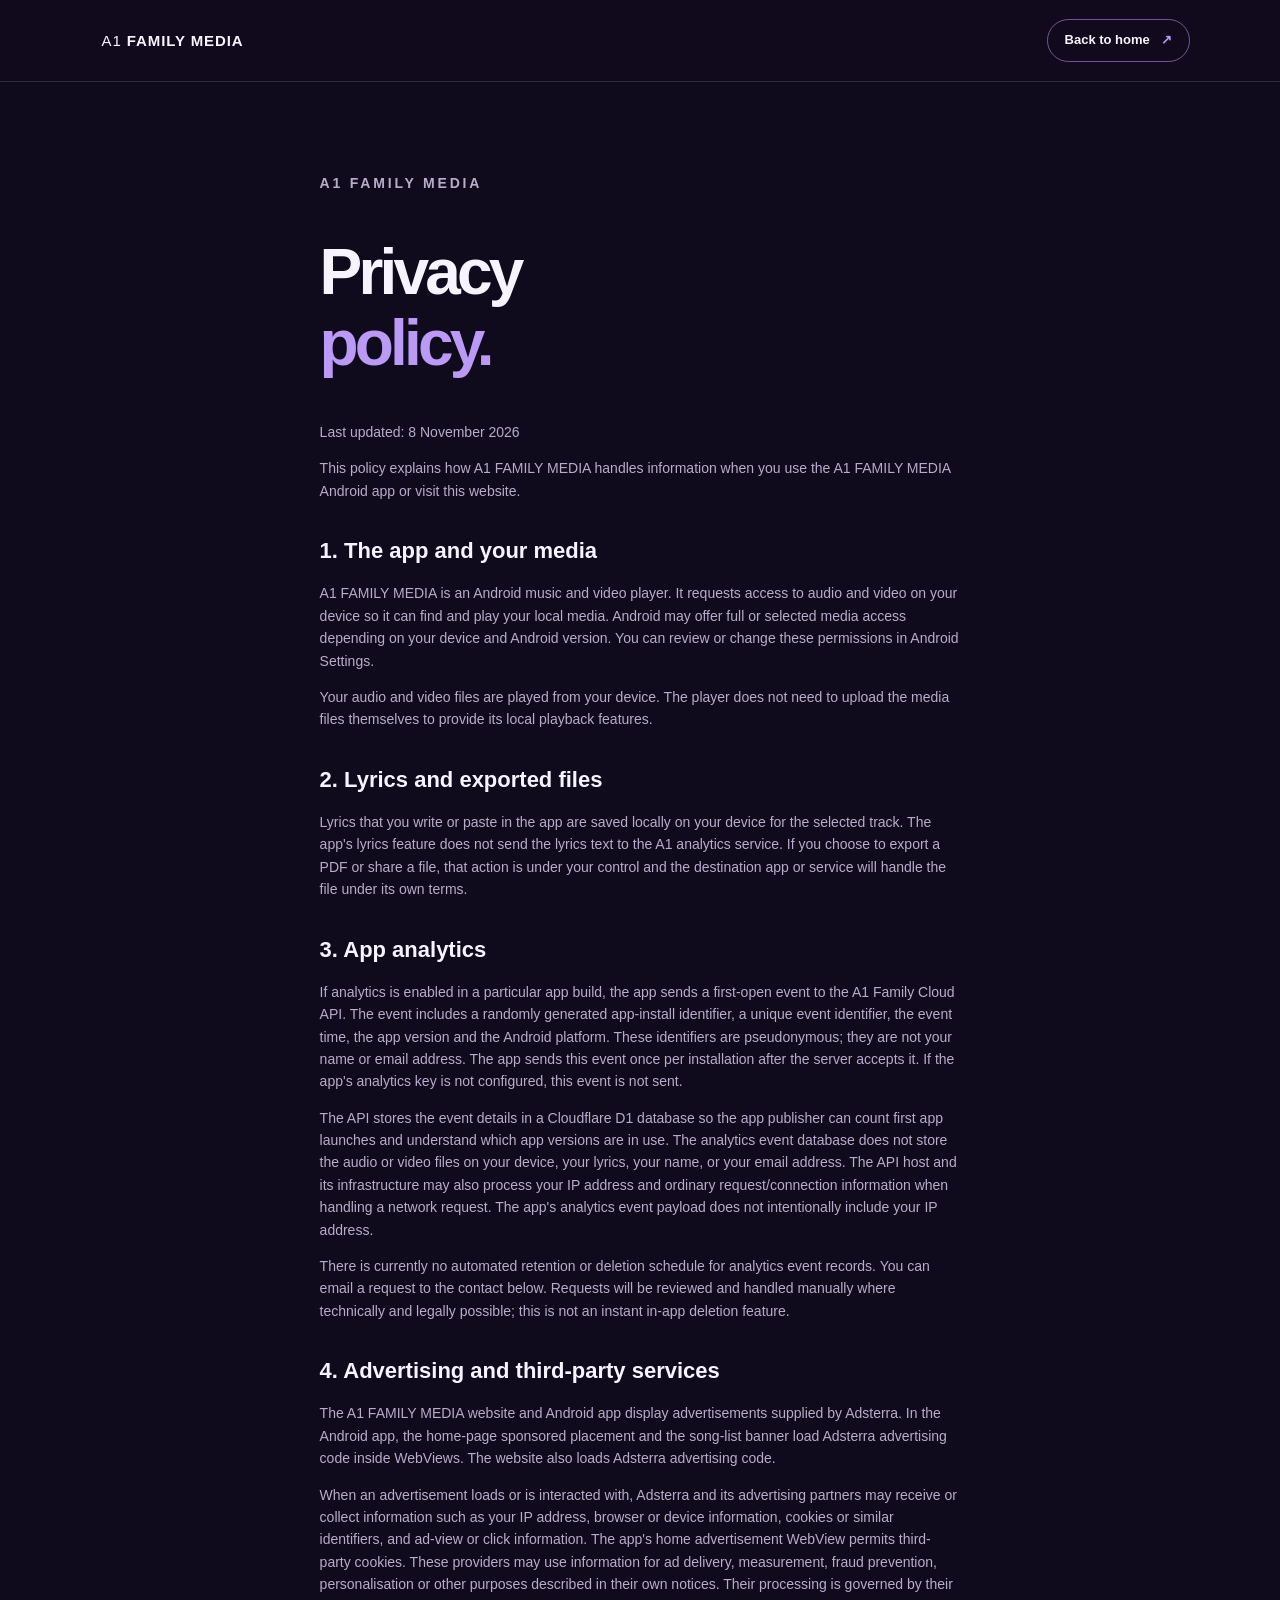
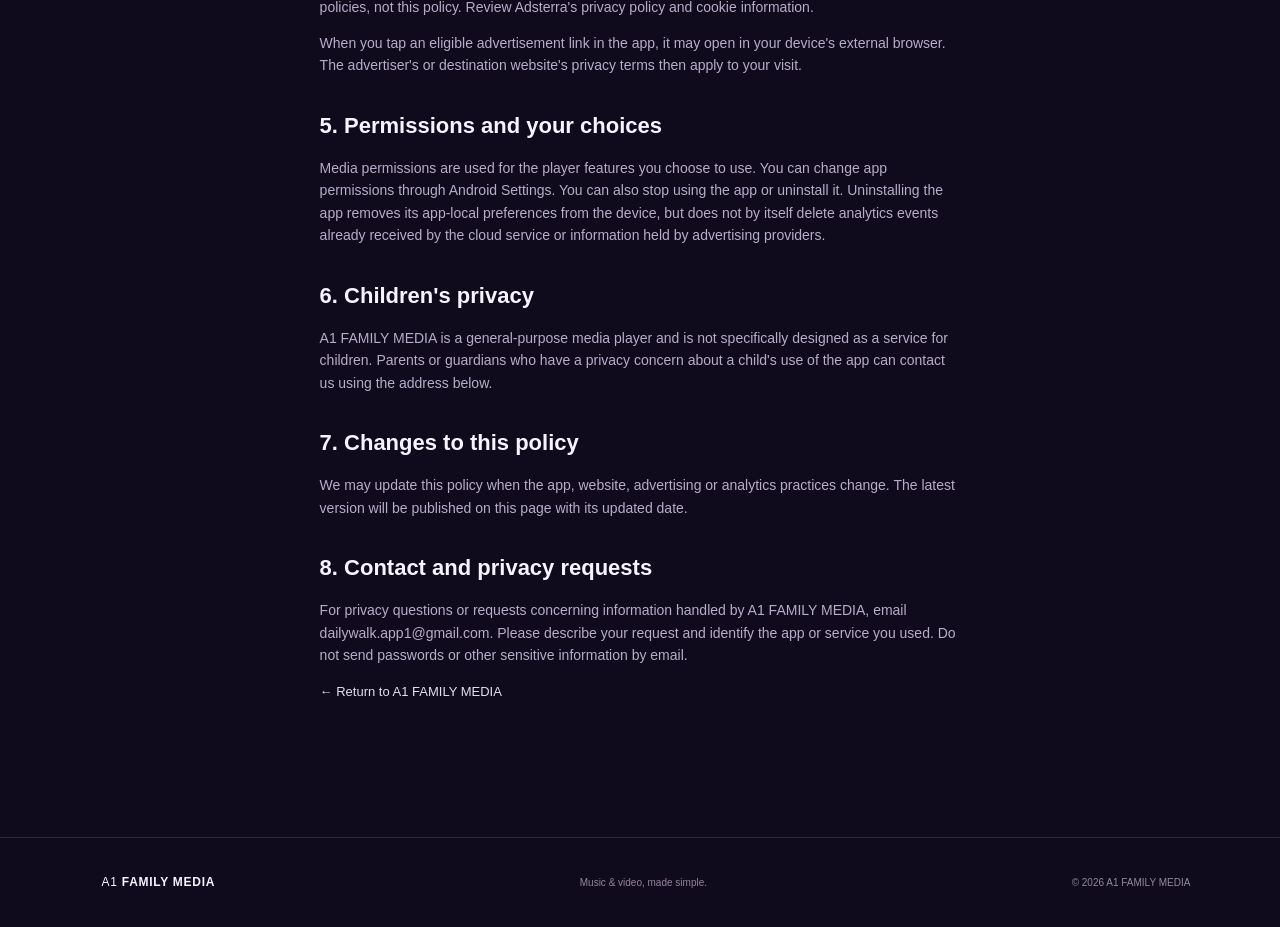
==== commit 2190cd02: "Update A1 Family Media privacy policy for app analytics and ads" ====
--- a/privacy.html
+++ b/privacy.html
@@ -1,24 +1,63 @@
 <!doctype html>
 <html lang="en">
 <head>
-  <meta charset="utf-8"><meta name="viewport" content="width=device-width, initial-scale=1">
-  <meta name="theme-color" content="#100b1c"><meta name="description" content="Privacy information for A1 FAMILY MEDIA.">
-  <title>Privacy | A1 FAMILY MEDIA</title><link rel="icon" href="favicon.svg" type="image/svg+xml"><link rel="stylesheet" href="styles.css">
+  <meta charset="utf-8">
+  <meta name="viewport" content="width=device-width, initial-scale=1">
+  <meta name="theme-color" content="#100b1c">
+  <meta name="description" content="Privacy policy for the A1 FAMILY MEDIA Android app and website.">
+  <title>Privacy Policy | A1 FAMILY MEDIA</title>
+  <link rel="icon" href="favicon.svg" type="image/svg+xml">
+  <link rel="stylesheet" href="styles.css">
 </head>
 <body>
-  <header class="site-header"><a class="brand" href="index.html"><span class="brand-mark"><span></span><span></span><span></span></span><span>A1 <b>FAMILY MEDIA</b></span></a><a class="header-cta" href="index.html">Back to home <span>↗</span></a></header>
+  <header class="site-header">
+    <a class="brand" href="index.html"><span class="brand-mark"><span></span><span></span><span></span></span><span>A1 <b>FAMILY MEDIA</b></span></a>
+    <a class="header-cta" href="index.html">Back to home <span>↗</span></a>
+  </header>
+
   <main class="policy-main">
-    <p class="eyebrow">A1 FAMILY MEDIA</p><h1>Privacy<br><span style="color:var(--purple)">information.</span></h1>
-    <p>Last updated: 2 November 2026</p>
-    <div class="policy-note">This page is an initial privacy overview. The final policy must be checked against the exact app release, its permissions, SDKs and any services enabled before publication.</div>
-    <h2>About the app</h2><p>A1 FAMILY MEDIA is an Android music and video player designed to help people browse and play media stored on their devices.</p>
-    <h2>Access to media</h2><p>The app may request Android media permissions so that it can find and play audio and video selected from the device's local media library. Grant only the permissions needed for the features you choose to use. You can review or change app permissions in your Android device settings.</p>
-    <h2>Advertising and third-party services</h2><p>This website displays third-party advertising supplied by Adsterra. When an ad is requested or displayed, your browser may connect to Adsterra and its advertising partners. Those providers may process technical information such as your IP address, browser/device information, and ad interaction data under their own privacy terms. Their use of information is governed by their policies. The Android app itself does not embed this website JavaScript ad tag.</p><p>We do not claim that third-party advertising is free of tracking. For details about Adsterra's processing, review <a href="https://adsterra.com/privacy-policy/">Adsterra's privacy policy</a>.</p>
-    <h2>Website download and installation analytics</h2><p>If enabled, the website uses a random identifier stored in your browser to distinguish a first-time visitor or first-time APK download from repeat activity in the same browser profile. The Android app uses a random installation identifier to record its first launch. These identifiers are not your name or email address. The analytics service stores a one-way salted hash of each identifier in a private Google Sheet and may send the app owner an email when a new unique download or first launch is recorded. A different browser, cleared browser storage, another device, or reinstalling the app may be counted separately. People sharing one browser profile may be counted together. We do not use IP-address fingerprinting for this count. Analytics will only operate after the tracking service has been configured and deployed.</p>
-    <h2>Children's privacy</h2><p>The final release policy will explain any age-related requirements and the handling of information relating to children, where applicable.</p>
-    <h2>Policy updates</h2><p>This page will be updated when the app's release configuration and data practices have been verified. Please check this page again for the policy that applies to the version you use.</p>
+    <p class="eyebrow">A1 FAMILY MEDIA</p>
+    <h1>Privacy<br><span style="color:var(--purple)">policy.</span></h1>
+    <p>Last updated: 8 November 2026</p>
+
+    <p>This policy explains how A1 FAMILY MEDIA handles information when you use the A1 FAMILY MEDIA Android app or visit this website.</p>
+
+    <h2>1. The app and your media</h2>
+    <p>A1 FAMILY MEDIA is an Android music and video player. It requests access to audio and video on your device so it can find and play your local media. Android may offer full or selected media access depending on your device and Android version. You can review or change these permissions in Android Settings.</p>
+    <p>Your audio and video files are played from your device. The player does not need to upload the media files themselves to provide its local playback features.</p>
+
+    <h2>2. Lyrics and exported files</h2>
+    <p>Lyrics that you write or paste in the app are saved locally on your device for the selected track. The app's lyrics feature does not send the lyrics text to the A1 analytics service. If you choose to export a PDF or share a file, that action is under your control and the destination app or service will handle the file under its own terms.</p>
+
+    <h2>3. App analytics</h2>
+    <p>If analytics is enabled in a particular app build, the app sends a first-open event to the A1 Family Cloud API. The event includes a randomly generated app-install identifier, a unique event identifier, the event time, the app version and the Android platform. These identifiers are pseudonymous; they are not your name or email address. The app sends this event once per installation after the server accepts it. If the app's analytics key is not configured, this event is not sent.</p>
+    <p>The API stores the event details in a Cloudflare D1 database so the app publisher can count first app launches and understand which app versions are in use. The analytics event database does not store the audio or video files on your device, your lyrics, your name, or your email address. The API host and its infrastructure may also process your IP address and ordinary request/connection information when handling a network request. The app's analytics event payload does not intentionally include your IP address.</p>
+    <p>There is currently no automated retention or deletion schedule for analytics event records. You can email a request to the contact below. Requests will be reviewed and handled manually where technically and legally possible; this is not an instant in-app deletion feature.</p>
+
+    <h2>4. Advertising and third-party services</h2>
+    <p>The A1 FAMILY MEDIA website and Android app display advertisements supplied by Adsterra. In the Android app, the home-page sponsored placement and the song-list banner load Adsterra advertising code inside WebViews. The website also loads Adsterra advertising code.</p>
+    <p>When an advertisement loads or is interacted with, Adsterra and its advertising partners may receive or collect information such as your IP address, browser or device information, cookies or similar identifiers, and ad-view or click information. The app's home advertisement WebView permits third-party cookies. These providers may use information for ad delivery, measurement, fraud prevention, personalisation or other purposes described in their own notices. Their processing is governed by their policies, not this policy. Review <a href="https://adsterra.com/privacy-policy/" target="_blank" rel="noopener">Adsterra's privacy policy</a> and <a href="https://adsterra.com/cookies/" target="_blank" rel="noopener">cookie information</a>.</p>
+    <p>When you tap an eligible advertisement link in the app, it may open in your device's external browser. The advertiser's or destination website's privacy terms then apply to your visit.</p>
+
+    <h2>5. Permissions and your choices</h2>
+    <p>Media permissions are used for the player features you choose to use. You can change app permissions through Android Settings. You can also stop using the app or uninstall it. Uninstalling the app removes its app-local preferences from the device, but does not by itself delete analytics events already received by the cloud service or information held by advertising providers.</p>
+
+    <h2>6. Children's privacy</h2>
+    <p>A1 FAMILY MEDIA is a general-purpose media player and is not specifically designed as a service for children. Parents or guardians who have a privacy concern about a child's use of the app can contact us using the address below.</p>
+
+    <h2>7. Changes to this policy</h2>
+    <p>We may update this policy when the app, website, advertising or analytics practices change. The latest version will be published on this page with its updated date.</p>
+
+    <h2>8. Contact and privacy requests</h2>
+    <p>For privacy questions or requests concerning information handled by A1 FAMILY MEDIA, email <a href="mailto:dailywalk.app1@gmail.com">dailywalk.app1@gmail.com</a>. Please describe your request and identify the app or service you used. Do not send passwords or other sensitive information by email.</p>
+
     <p><a class="text-link" href="index.html">← Return to A1 FAMILY MEDIA</a></p>
   </main>
-  <footer class="site-footer"><a class="brand" href="index.html"><span class="brand-mark"><span></span><span></span><span></span></span><span>A1 <b>FAMILY MEDIA</b></span></a><span>Music & video, made simple.</span><div><span>© 2026 A1 FAMILY MEDIA</span></div></footer>
+
+  <footer class="site-footer">
+    <a class="brand" href="index.html"><span class="brand-mark"><span></span><span></span><span></span></span><span>A1 <b>FAMILY MEDIA</b></span></a>
+    <span>Music & video, made simple.</span>
+    <div><span>© 2026 A1 FAMILY MEDIA</span></div>
+  </footer>
 </body>
-</html>+</html>
--- a/styles.css
+++ b/styles.css
@@ -98,3 +98,26 @@
 .creator-video-showcase{padding-top:75px;padding-bottom:75px}
 @media(max-width:800px){.video-showcase{grid-template-columns:1fr;gap:35px}.video-frame{width:min(100%,340px)}}
 @media(max-width:520px){.video-showcase{padding:65px 6vw}.video-frame{width:min(100%,310px);border-radius:17px}}
+
+/* Public archive of every published Android release. */
+.release-history{margin-top:44px;padding:clamp(20px,4vw,32px);border:1px solid rgba(185,154,245,.22);border-radius:22px;background:rgba(20,14,31,.72)}
+.release-history-heading{display:flex;justify-content:space-between;align-items:flex-end;gap:18px;margin-bottom:22px}
+.release-history-heading h3{font:600 clamp(23px,3vw,32px)/1.15 var(--display);letter-spacing:-.04em;margin:8px 0}
+.release-history-heading p{font-size:13px;color:var(--muted);margin:0;max-width:600px}
+.release-total{font-size:11px;color:var(--purple);white-space:nowrap}
+.release-list{display:grid;gap:12px}
+.release-card{display:flex;justify-content:space-between;align-items:center;gap:20px;padding:19px 20px;border:1px solid var(--line);border-radius:15px;background:rgba(255,255,255,.025)}
+.release-details{min-width:0}
+.release-title-row{display:flex;align-items:center;gap:10px;flex-wrap:wrap}
+.release-title-row h4{font:600 18px var(--display);margin:0}
+.release-latest-badge{font-size:8px;font-weight:700;letter-spacing:.12em;color:#171021;background:var(--purple);padding:5px 8px;border-radius:20px}
+.release-details>p{font-size:11px;color:var(--muted);margin:7px 0 0}
+.release-details .release-notes{font-size:12px;line-height:1.5;max-width:680px}
+.release-actions{display:flex;flex-direction:column;align-items:flex-end;gap:8px;flex-shrink:0}
+.release-actions .button{padding:10px 14px;font-size:11px;white-space:nowrap}
+.release-notes-link{font-size:10px;color:#c9b3ff;text-decoration:none}
+.release-notes-link:hover{text-decoration:underline}
+.release-unavailable{font-size:11px;color:var(--muted)}
+.release-state{font-size:13px;color:var(--muted);padding:10px 0}
+.release-state a{color:#c9b3ff}
+@media(max-width:600px){.release-history-heading{align-items:flex-start;flex-direction:column}.release-card{align-items:flex-start;flex-direction:column}.release-actions{align-items:flex-start;flex-direction:row;flex-wrap:wrap}.release-actions .button{width:auto}.release-details .release-notes{font-size:11px}}
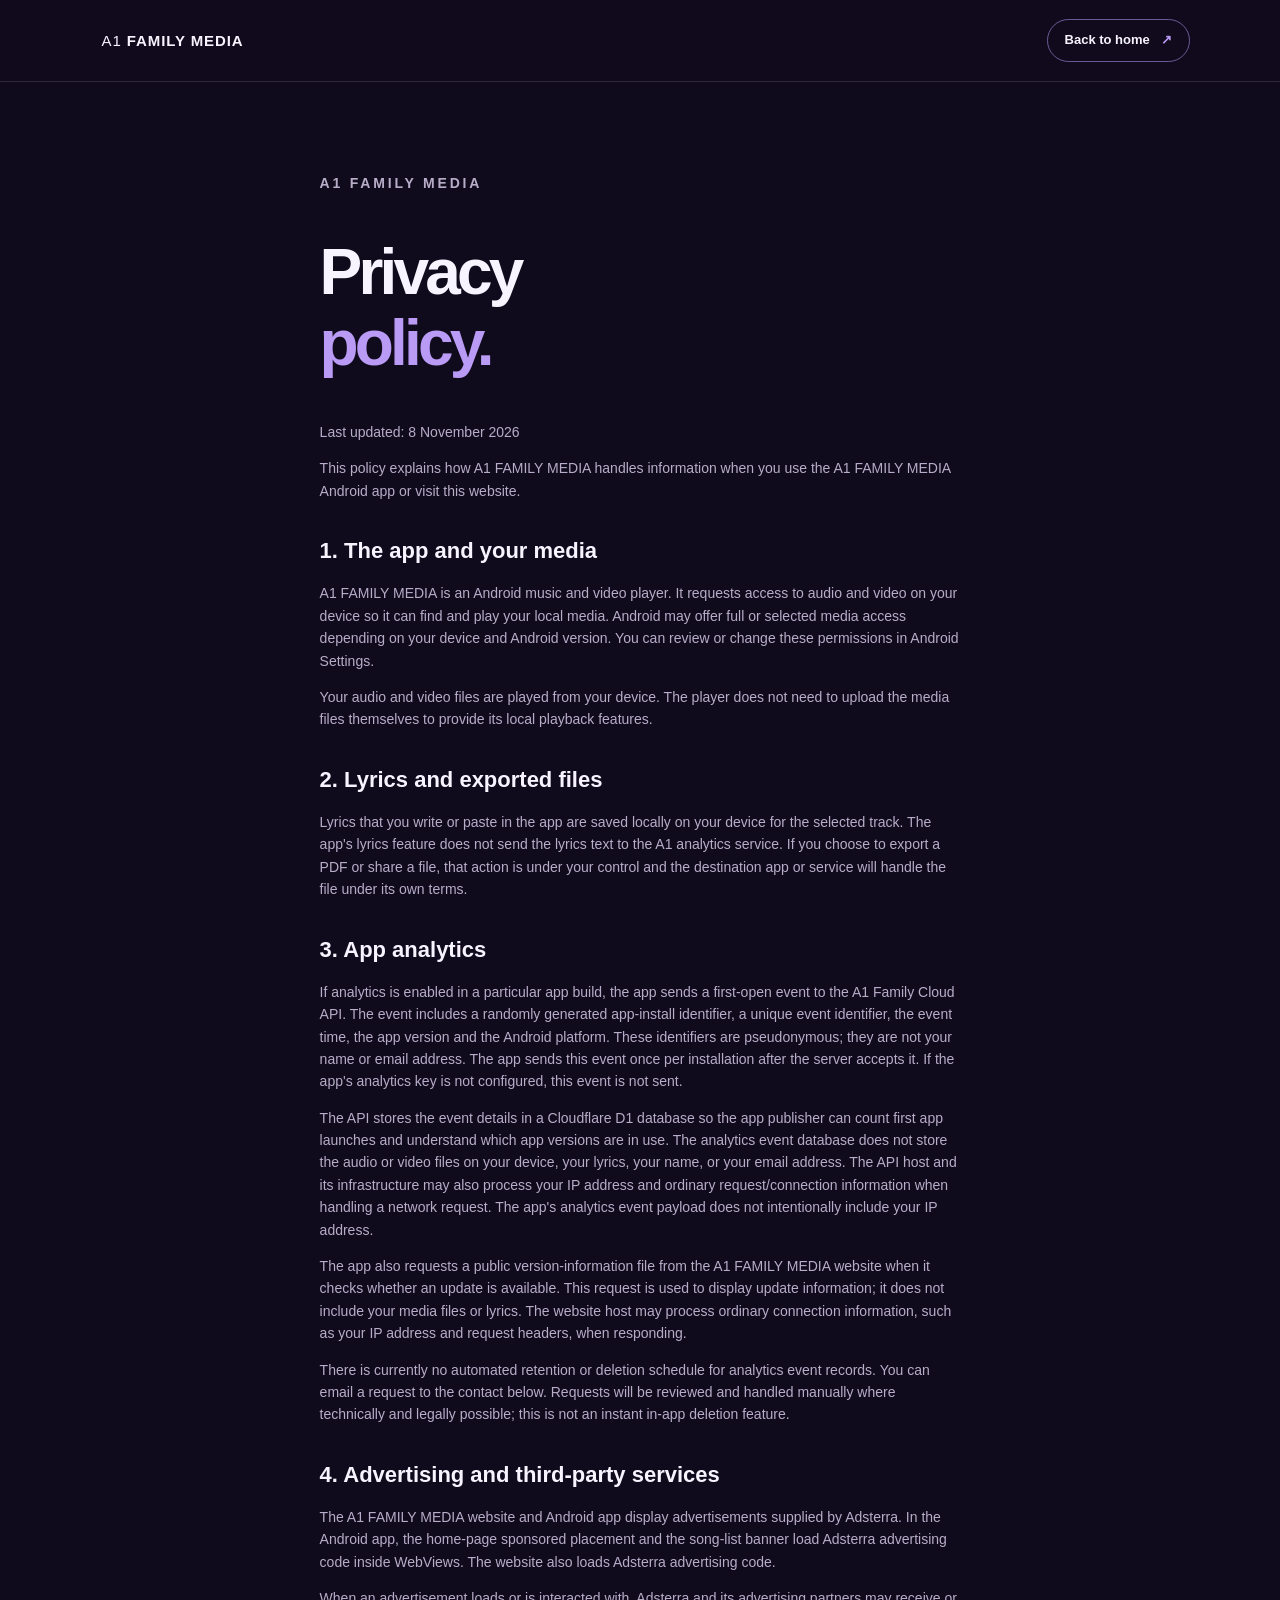
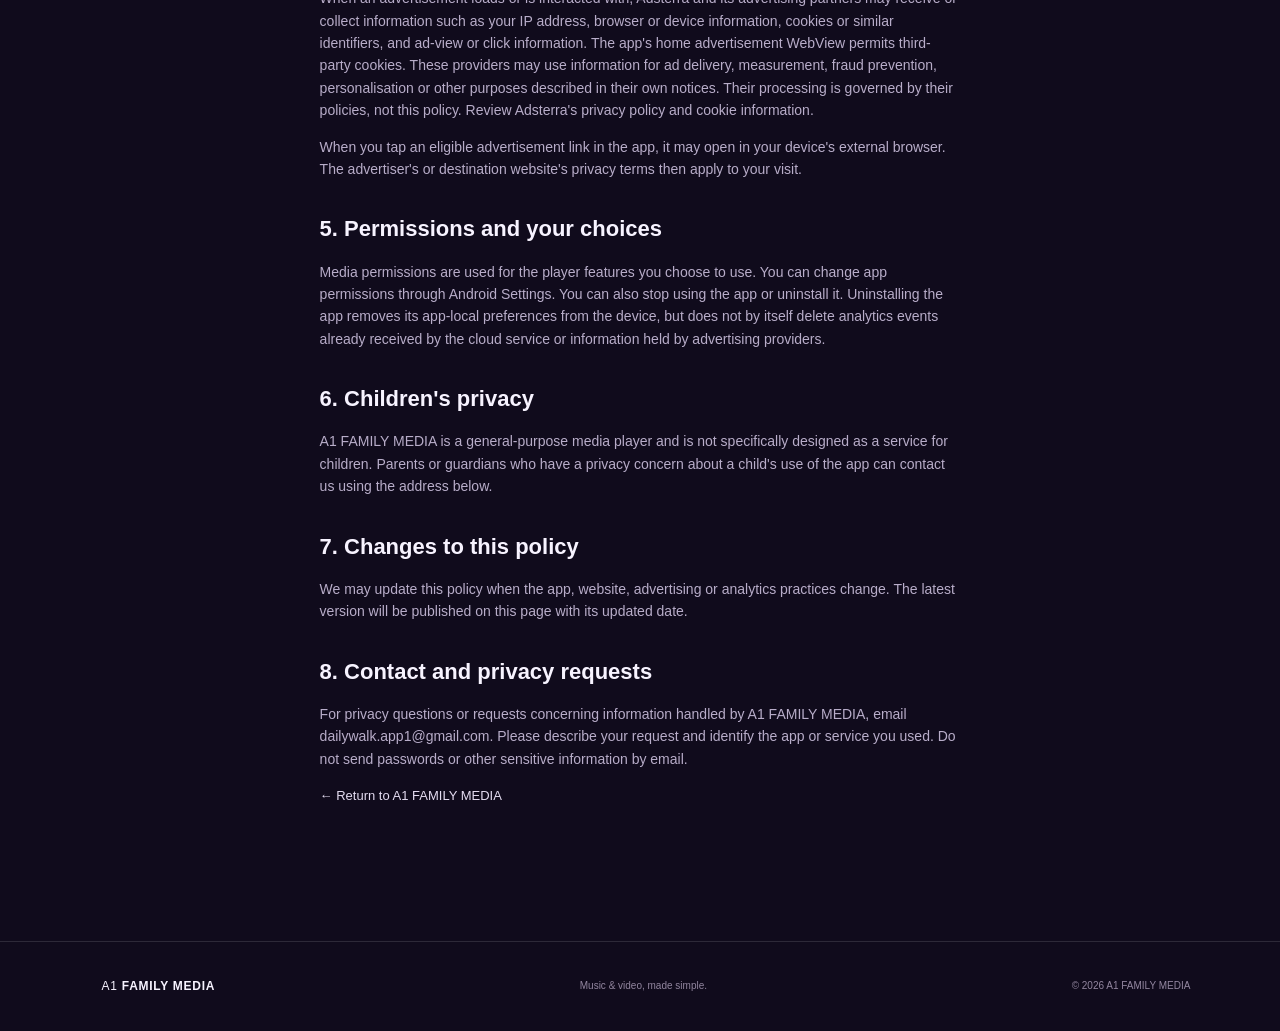
==== commit 294c4d59: "Document app update-check network request in privacy policy" ====
--- a/privacy.html
+++ b/privacy.html
@@ -32,6 +32,7 @@
     <h2>3. App analytics</h2>
     <p>If analytics is enabled in a particular app build, the app sends a first-open event to the A1 Family Cloud API. The event includes a randomly generated app-install identifier, a unique event identifier, the event time, the app version and the Android platform. These identifiers are pseudonymous; they are not your name or email address. The app sends this event once per installation after the server accepts it. If the app's analytics key is not configured, this event is not sent.</p>
     <p>The API stores the event details in a Cloudflare D1 database so the app publisher can count first app launches and understand which app versions are in use. The analytics event database does not store the audio or video files on your device, your lyrics, your name, or your email address. The API host and its infrastructure may also process your IP address and ordinary request/connection information when handling a network request. The app's analytics event payload does not intentionally include your IP address.</p>
+    <p>The app also requests a public version-information file from the A1 FAMILY MEDIA website when it checks whether an update is available. This request is used to display update information; it does not include your media files or lyrics. The website host may process ordinary connection information, such as your IP address and request headers, when responding.</p>
     <p>There is currently no automated retention or deletion schedule for analytics event records. You can email a request to the contact below. Requests will be reviewed and handled manually where technically and legally possible; this is not an instant in-app deletion feature.</p>
 
     <h2>4. Advertising and third-party services</h2>
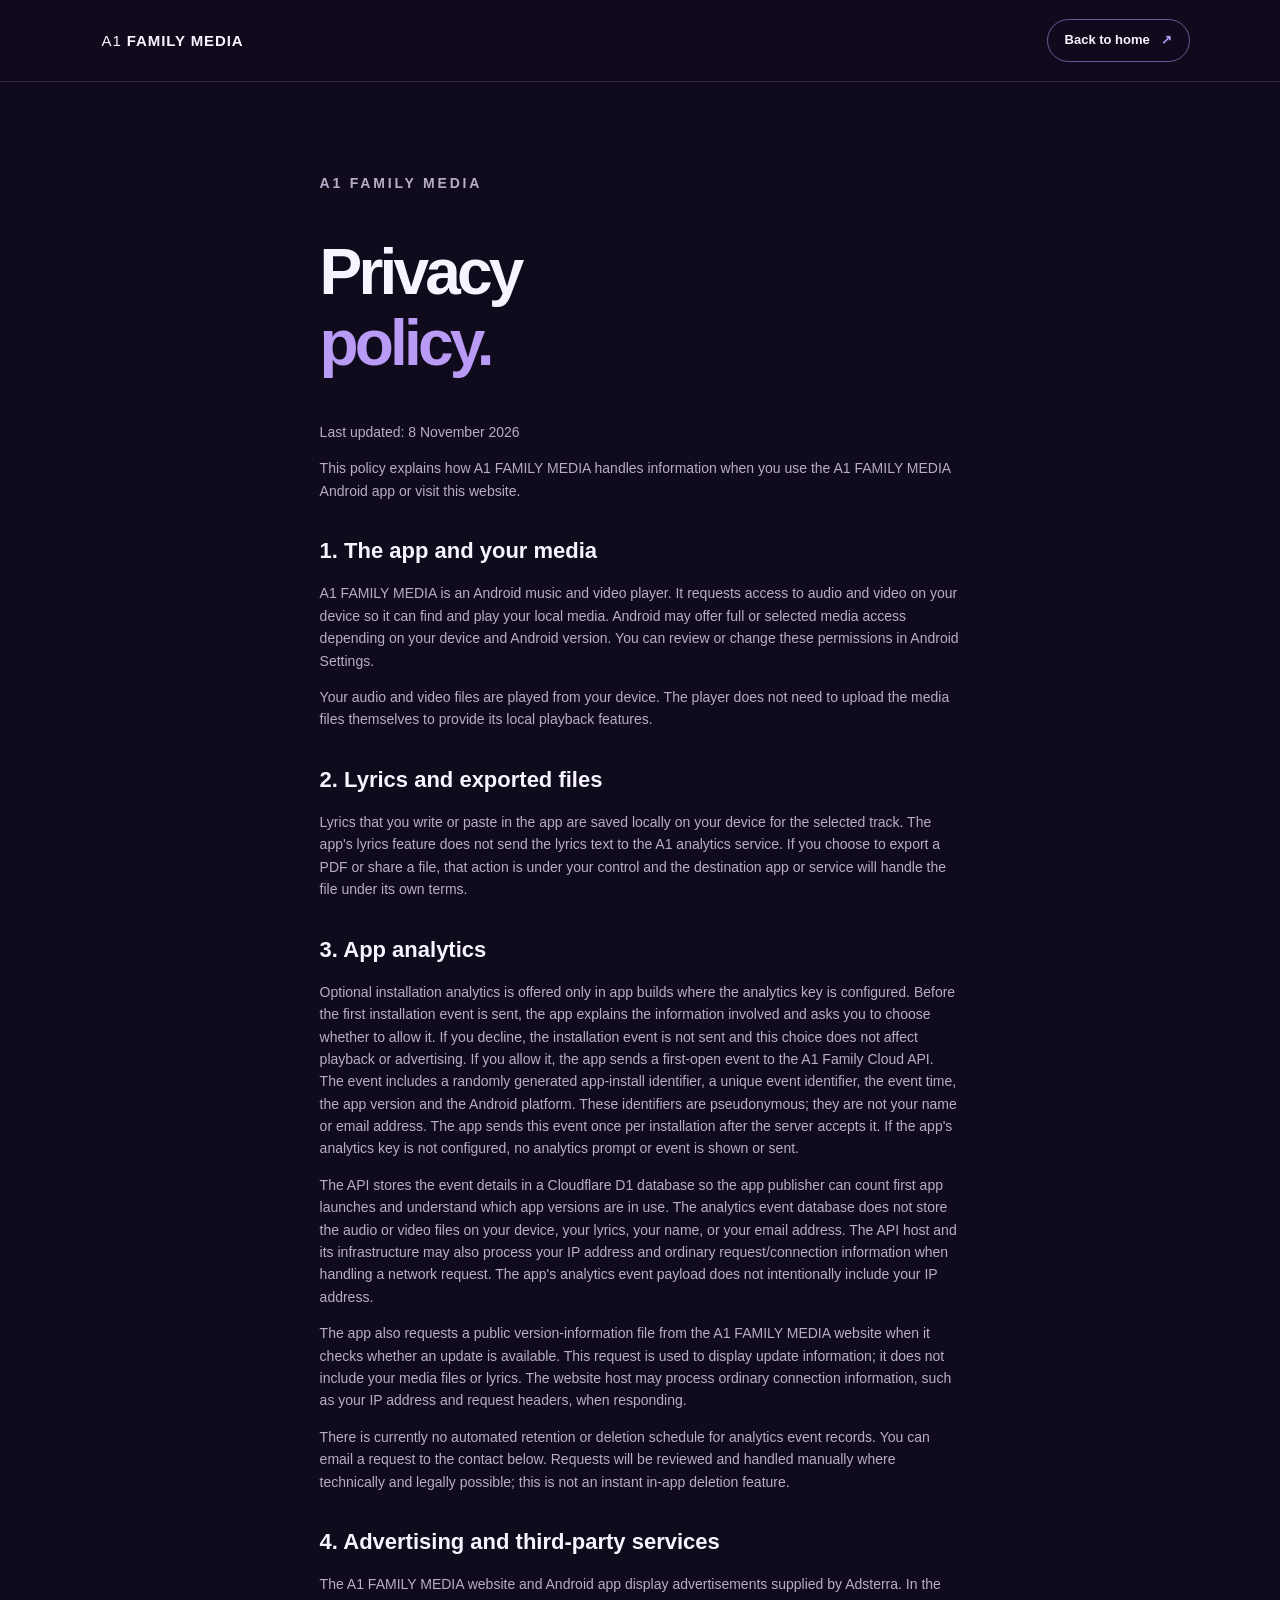
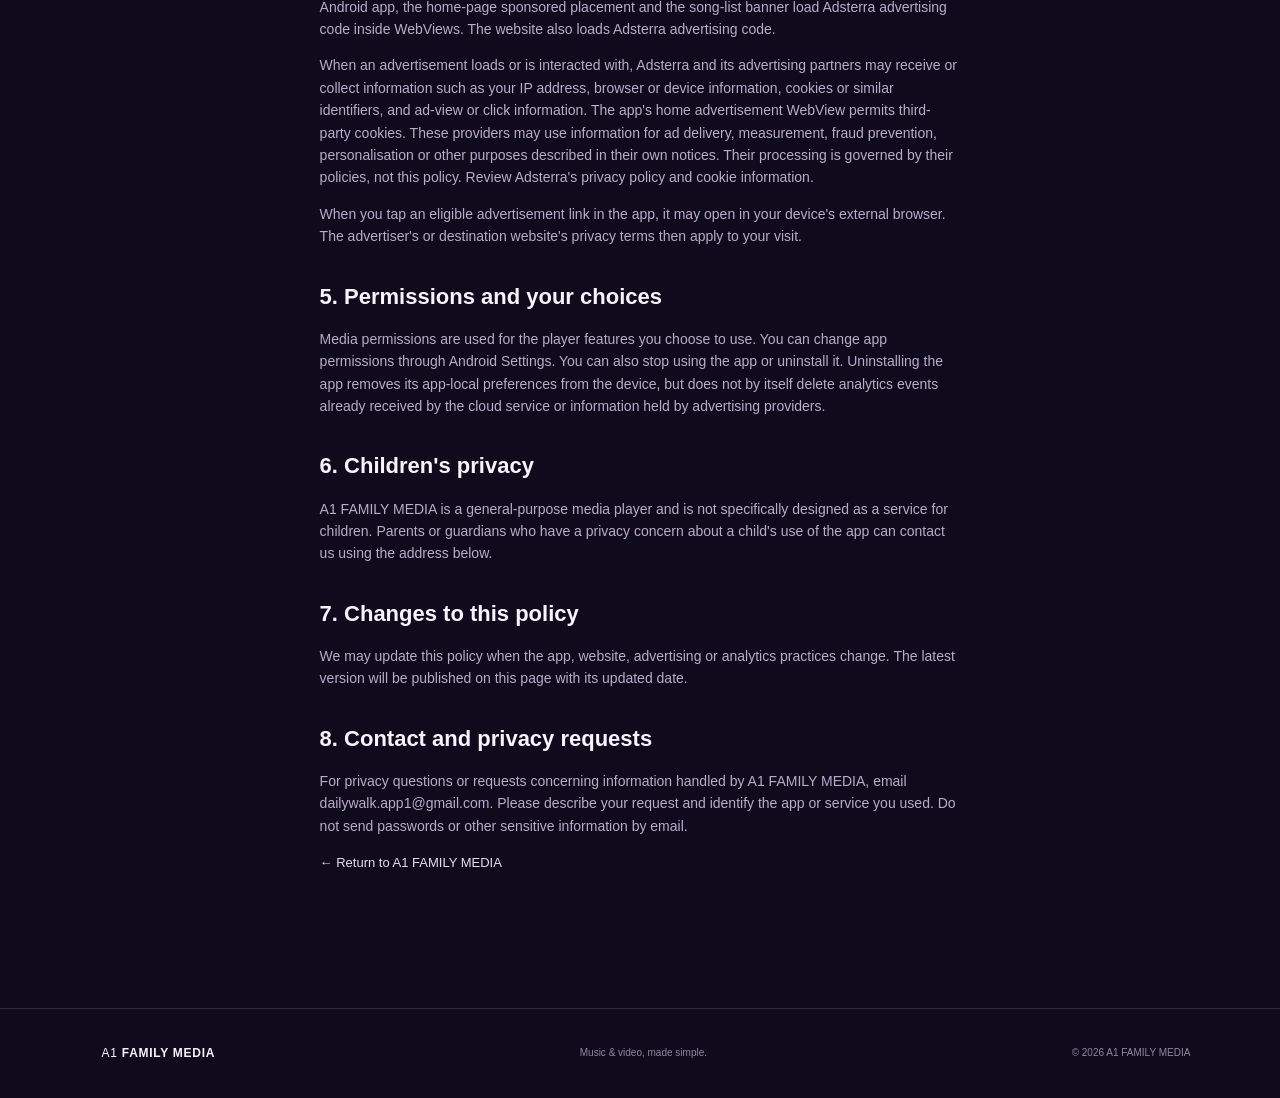
==== commit a7b2cd1f: "Clarify optional installation analytics consent in privacy policy" ====
--- a/privacy.html
+++ b/privacy.html
@@ -30,7 +30,7 @@
     <p>Lyrics that you write or paste in the app are saved locally on your device for the selected track. The app's lyrics feature does not send the lyrics text to the A1 analytics service. If you choose to export a PDF or share a file, that action is under your control and the destination app or service will handle the file under its own terms.</p>
 
     <h2>3. App analytics</h2>
-    <p>If analytics is enabled in a particular app build, the app sends a first-open event to the A1 Family Cloud API. The event includes a randomly generated app-install identifier, a unique event identifier, the event time, the app version and the Android platform. These identifiers are pseudonymous; they are not your name or email address. The app sends this event once per installation after the server accepts it. If the app's analytics key is not configured, this event is not sent.</p>
+    <p>Optional installation analytics is offered only in app builds where the analytics key is configured. Before the first installation event is sent, the app explains the information involved and asks you to choose whether to allow it. If you decline, the installation event is not sent and this choice does not affect playback or advertising. If you allow it, the app sends a first-open event to the A1 Family Cloud API. The event includes a randomly generated app-install identifier, a unique event identifier, the event time, the app version and the Android platform. These identifiers are pseudonymous; they are not your name or email address. The app sends this event once per installation after the server accepts it. If the app's analytics key is not configured, no analytics prompt or event is shown or sent.</p>
     <p>The API stores the event details in a Cloudflare D1 database so the app publisher can count first app launches and understand which app versions are in use. The analytics event database does not store the audio or video files on your device, your lyrics, your name, or your email address. The API host and its infrastructure may also process your IP address and ordinary request/connection information when handling a network request. The app's analytics event payload does not intentionally include your IP address.</p>
     <p>The app also requests a public version-information file from the A1 FAMILY MEDIA website when it checks whether an update is available. This request is used to display update information; it does not include your media files or lyrics. The website host may process ordinary connection information, such as your IP address and request headers, when responding.</p>
     <p>There is currently no automated retention or deletion schedule for analytics event records. You can email a request to the contact below. Requests will be reviewed and handled manually where technically and legally possible; this is not an instant in-app deletion feature.</p>
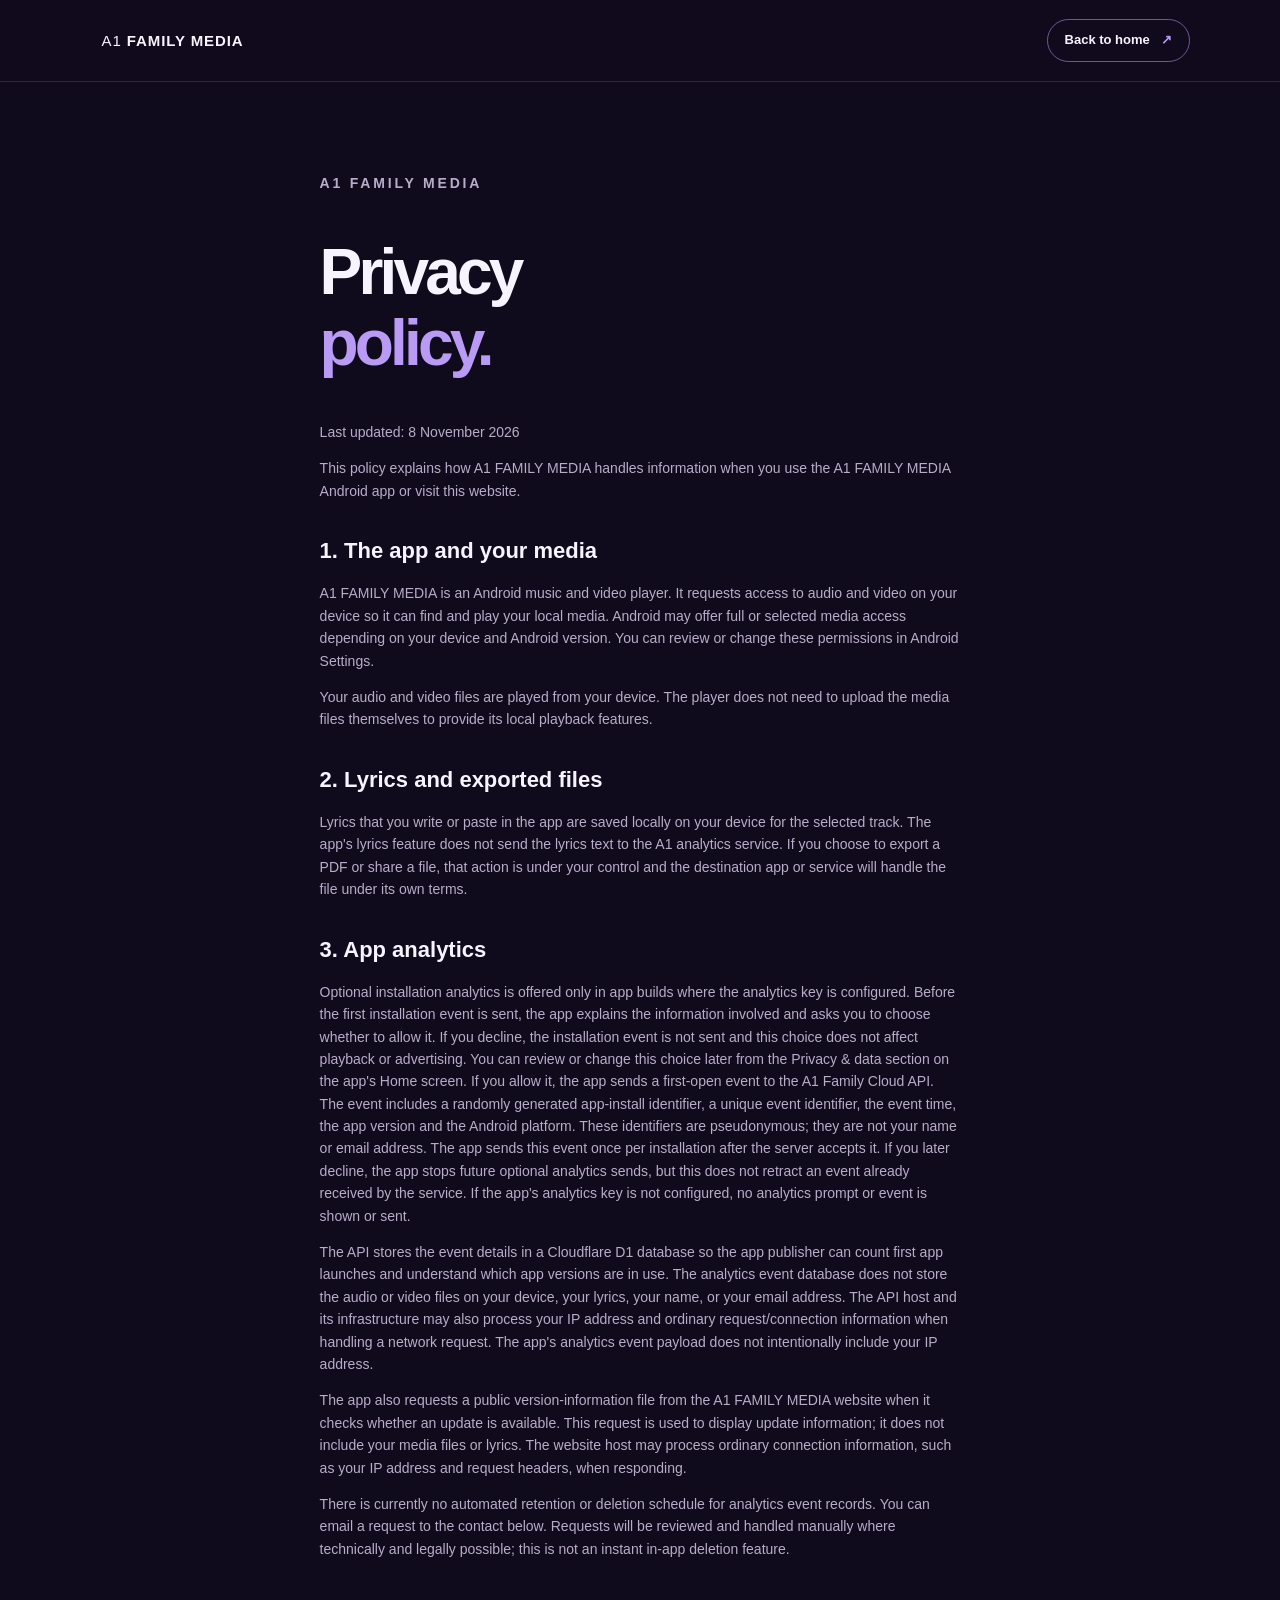
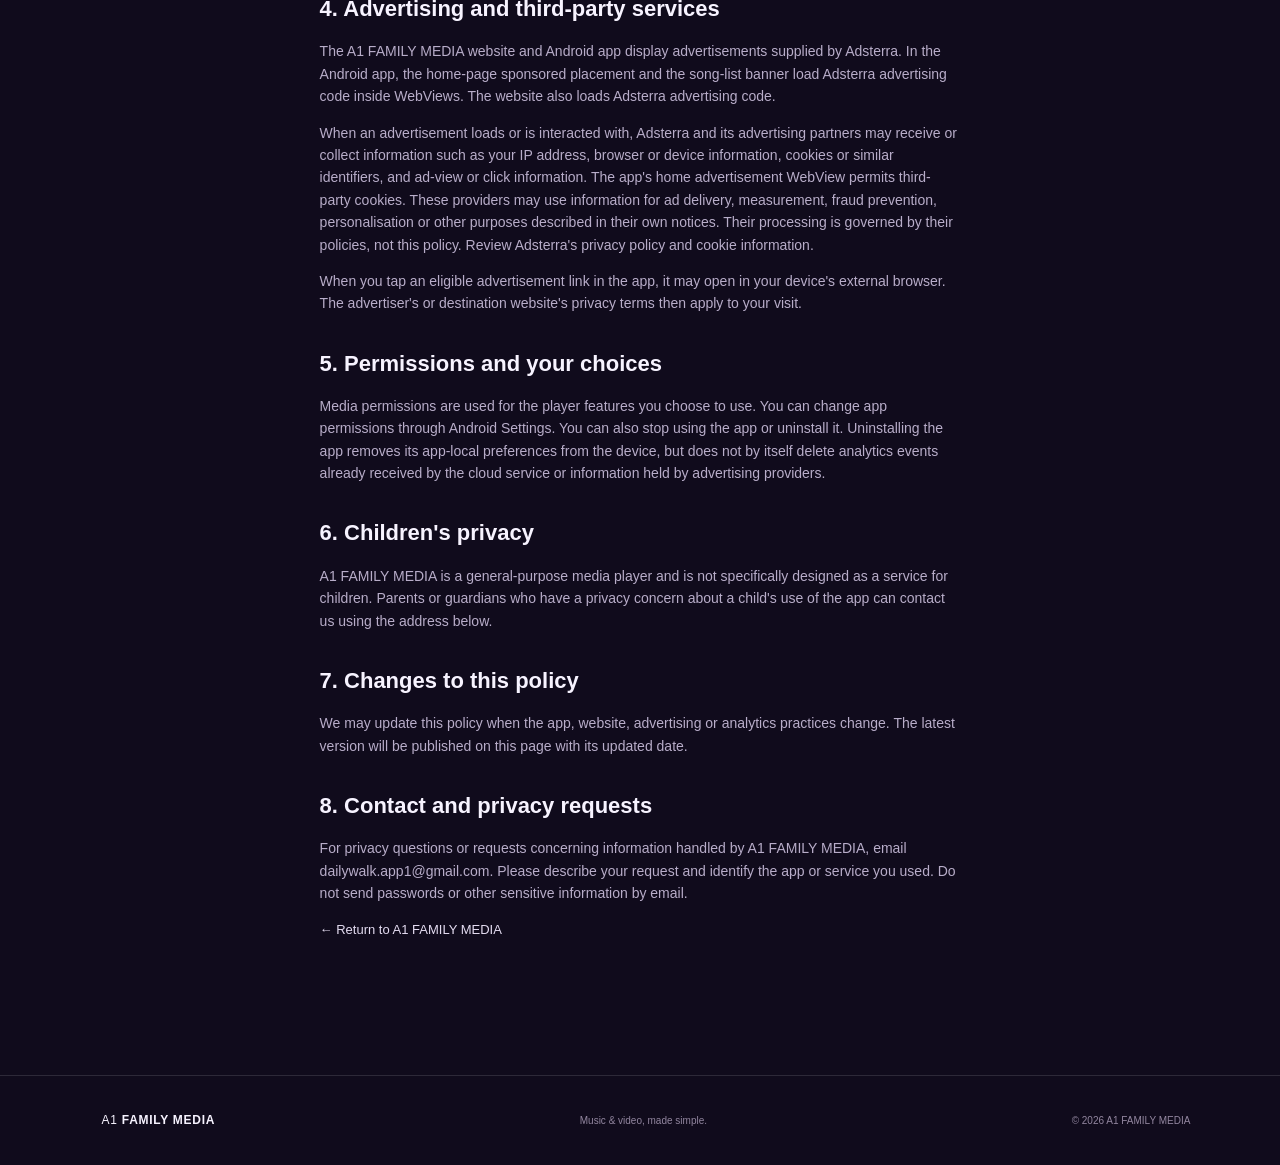
==== commit 105bd99a: "Document in-app privacy choice management" ====
--- a/privacy.html
+++ b/privacy.html
@@ -30,7 +30,7 @@
     <p>Lyrics that you write or paste in the app are saved locally on your device for the selected track. The app's lyrics feature does not send the lyrics text to the A1 analytics service. If you choose to export a PDF or share a file, that action is under your control and the destination app or service will handle the file under its own terms.</p>
 
     <h2>3. App analytics</h2>
-    <p>Optional installation analytics is offered only in app builds where the analytics key is configured. Before the first installation event is sent, the app explains the information involved and asks you to choose whether to allow it. If you decline, the installation event is not sent and this choice does not affect playback or advertising. If you allow it, the app sends a first-open event to the A1 Family Cloud API. The event includes a randomly generated app-install identifier, a unique event identifier, the event time, the app version and the Android platform. These identifiers are pseudonymous; they are not your name or email address. The app sends this event once per installation after the server accepts it. If the app's analytics key is not configured, no analytics prompt or event is shown or sent.</p>
+    <p>Optional installation analytics is offered only in app builds where the analytics key is configured. Before the first installation event is sent, the app explains the information involved and asks you to choose whether to allow it. If you decline, the installation event is not sent and this choice does not affect playback or advertising. You can review or change this choice later from the Privacy &amp; data section on the app's Home screen. If you allow it, the app sends a first-open event to the A1 Family Cloud API. The event includes a randomly generated app-install identifier, a unique event identifier, the event time, the app version and the Android platform. These identifiers are pseudonymous; they are not your name or email address. The app sends this event once per installation after the server accepts it. If you later decline, the app stops future optional analytics sends, but this does not retract an event already received by the service. If the app's analytics key is not configured, no analytics prompt or event is shown or sent.</p>
     <p>The API stores the event details in a Cloudflare D1 database so the app publisher can count first app launches and understand which app versions are in use. The analytics event database does not store the audio or video files on your device, your lyrics, your name, or your email address. The API host and its infrastructure may also process your IP address and ordinary request/connection information when handling a network request. The app's analytics event payload does not intentionally include your IP address.</p>
     <p>The app also requests a public version-information file from the A1 FAMILY MEDIA website when it checks whether an update is available. This request is used to display update information; it does not include your media files or lyrics. The website host may process ordinary connection information, such as your IP address and request headers, when responding.</p>
     <p>There is currently no automated retention or deletion schedule for analytics event records. You can email a request to the contact below. Requests will be reviewed and handled manually where technically and legally possible; this is not an instant in-app deletion feature.</p>
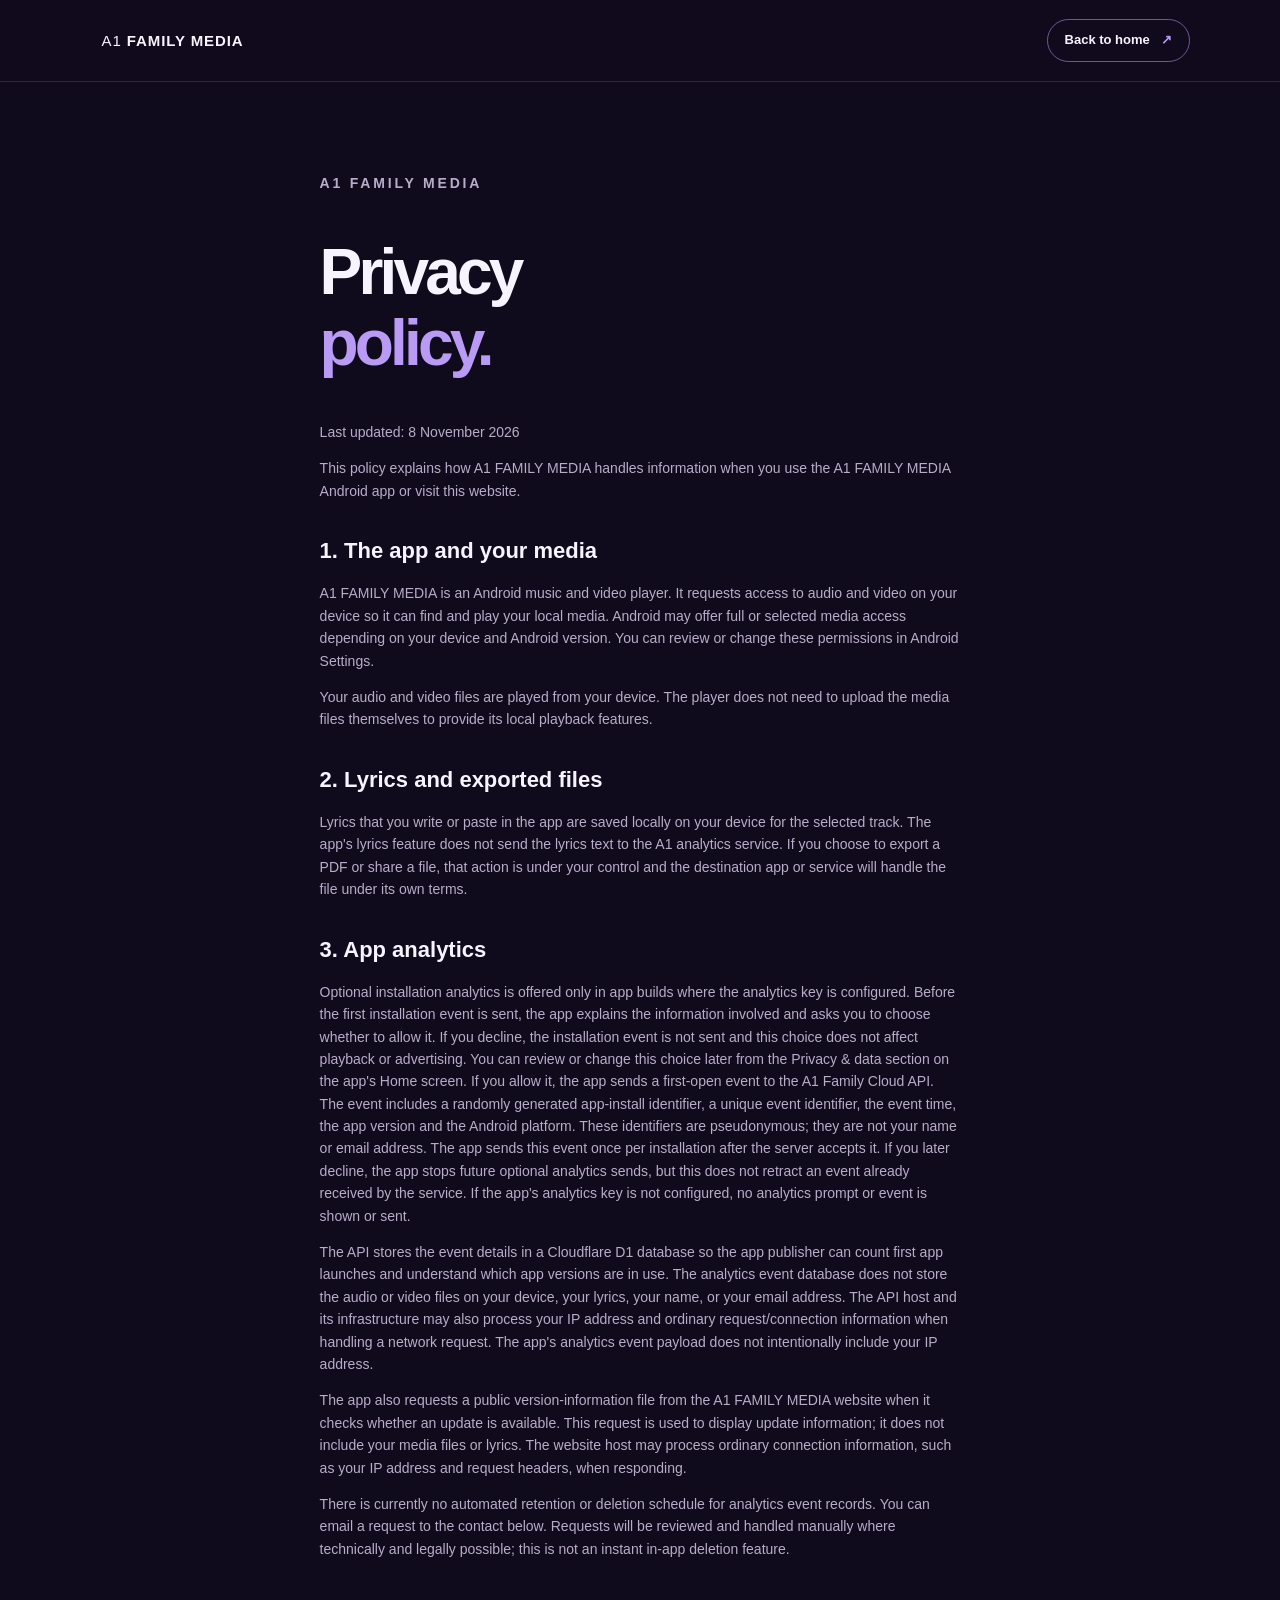
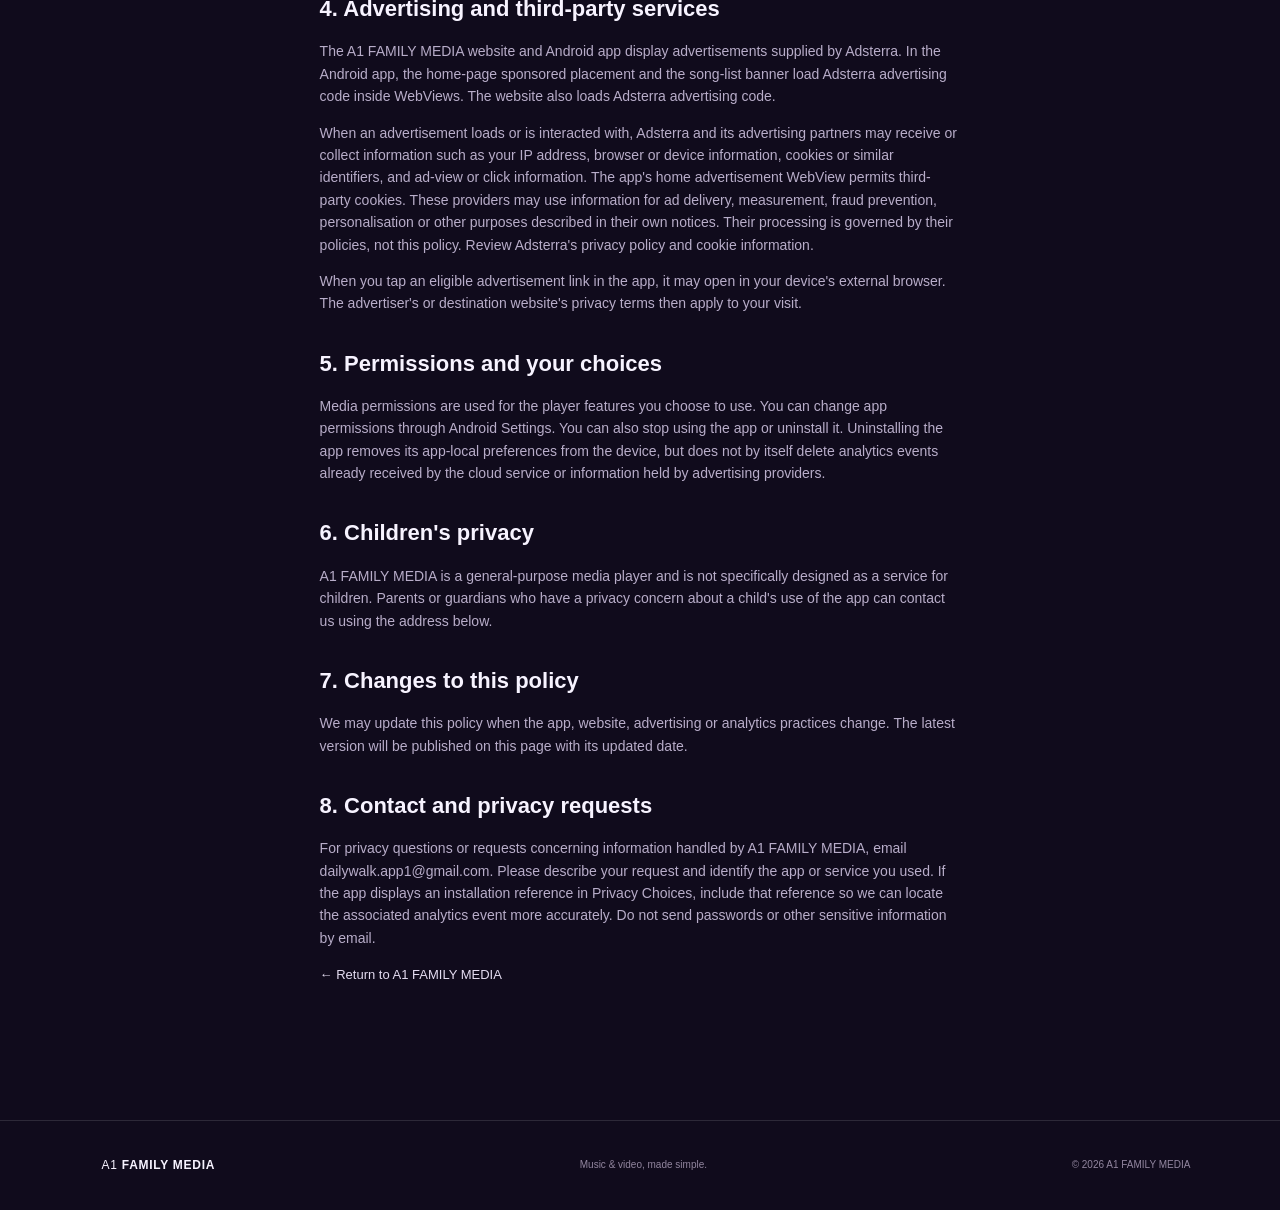
==== commit 53b68cd4: "Explain installation reference for privacy requests" ====
--- a/privacy.html
+++ b/privacy.html
@@ -50,7 +50,7 @@
     <p>We may update this policy when the app, website, advertising or analytics practices change. The latest version will be published on this page with its updated date.</p>
 
     <h2>8. Contact and privacy requests</h2>
-    <p>For privacy questions or requests concerning information handled by A1 FAMILY MEDIA, email <a href="mailto:dailywalk.app1@gmail.com">dailywalk.app1@gmail.com</a>. Please describe your request and identify the app or service you used. Do not send passwords or other sensitive information by email.</p>
+    <p>For privacy questions or requests concerning information handled by A1 FAMILY MEDIA, email <a href="mailto:dailywalk.app1@gmail.com">dailywalk.app1@gmail.com</a>. Please describe your request and identify the app or service you used. If the app displays an installation reference in Privacy Choices, include that reference so we can locate the associated analytics event more accurately. Do not send passwords or other sensitive information by email.</p>
 
     <p><a class="text-link" href="index.html">← Return to A1 FAMILY MEDIA</a></p>
   </main>
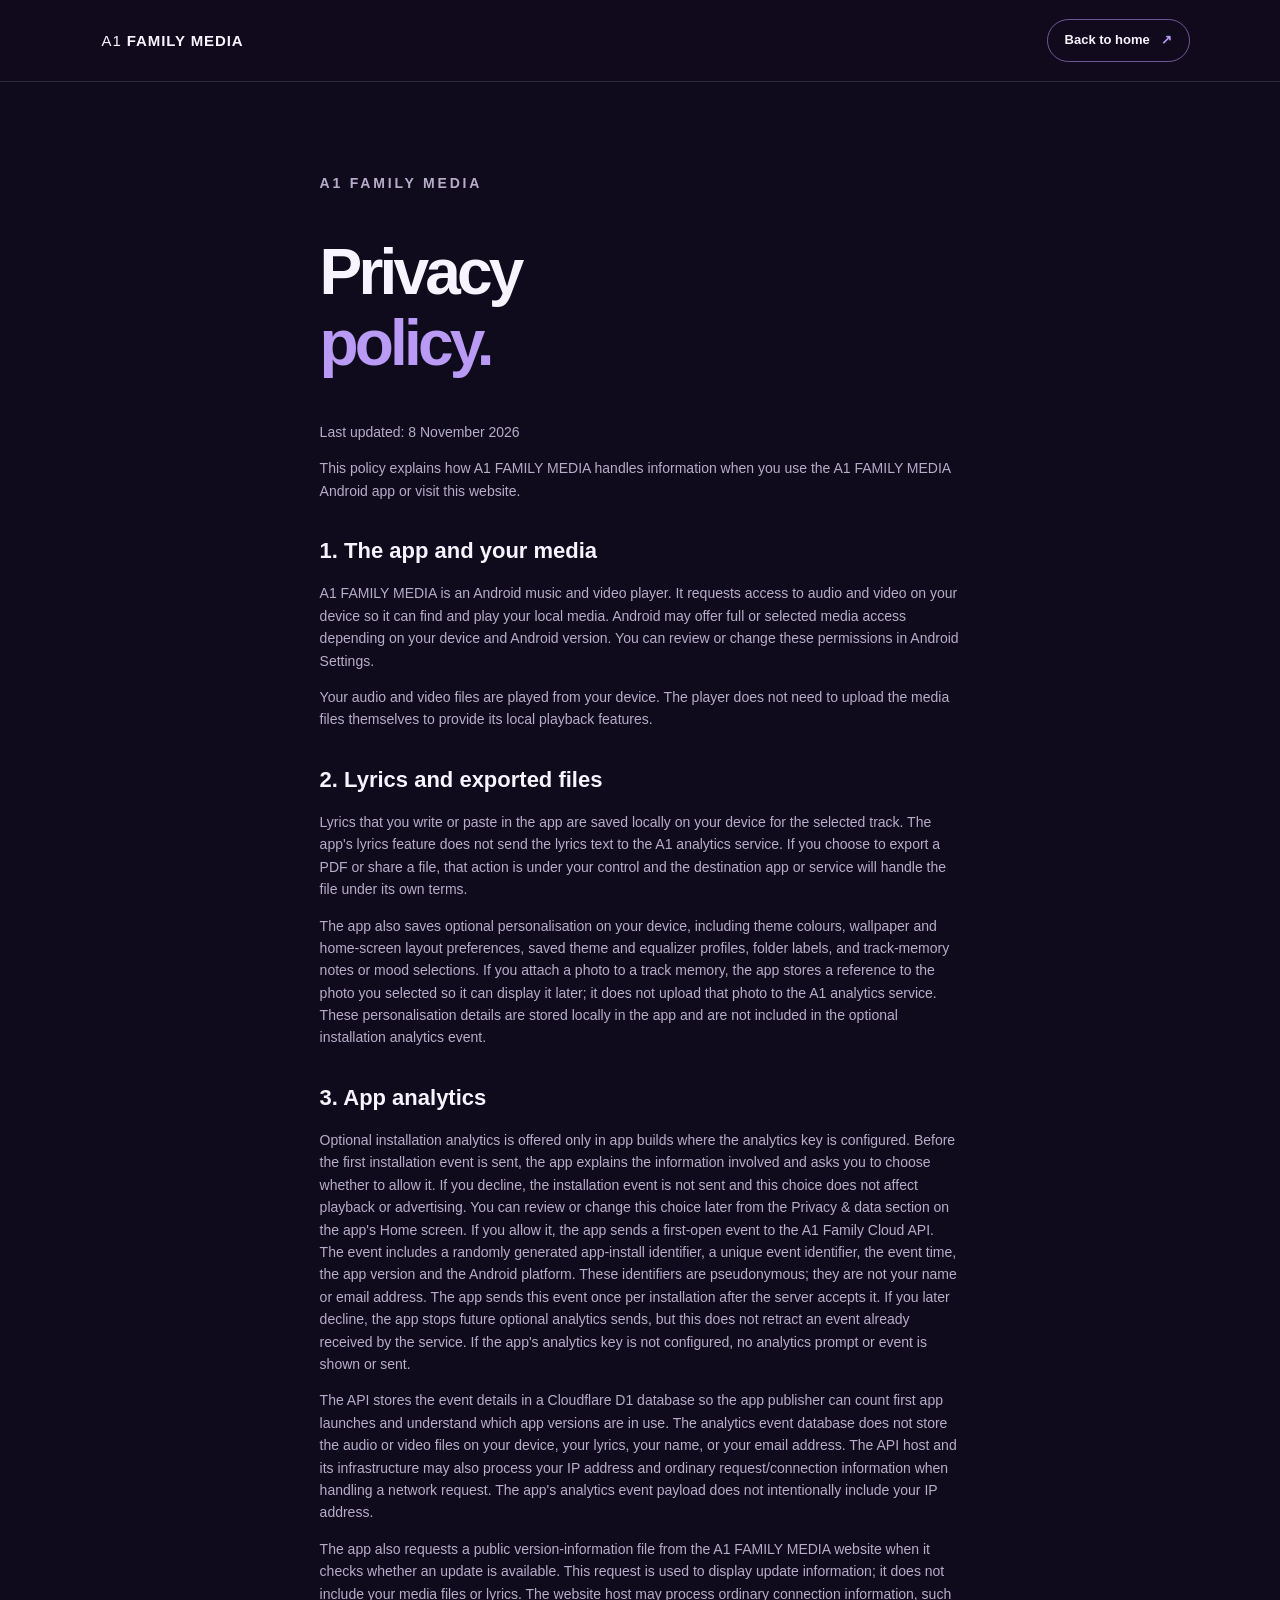
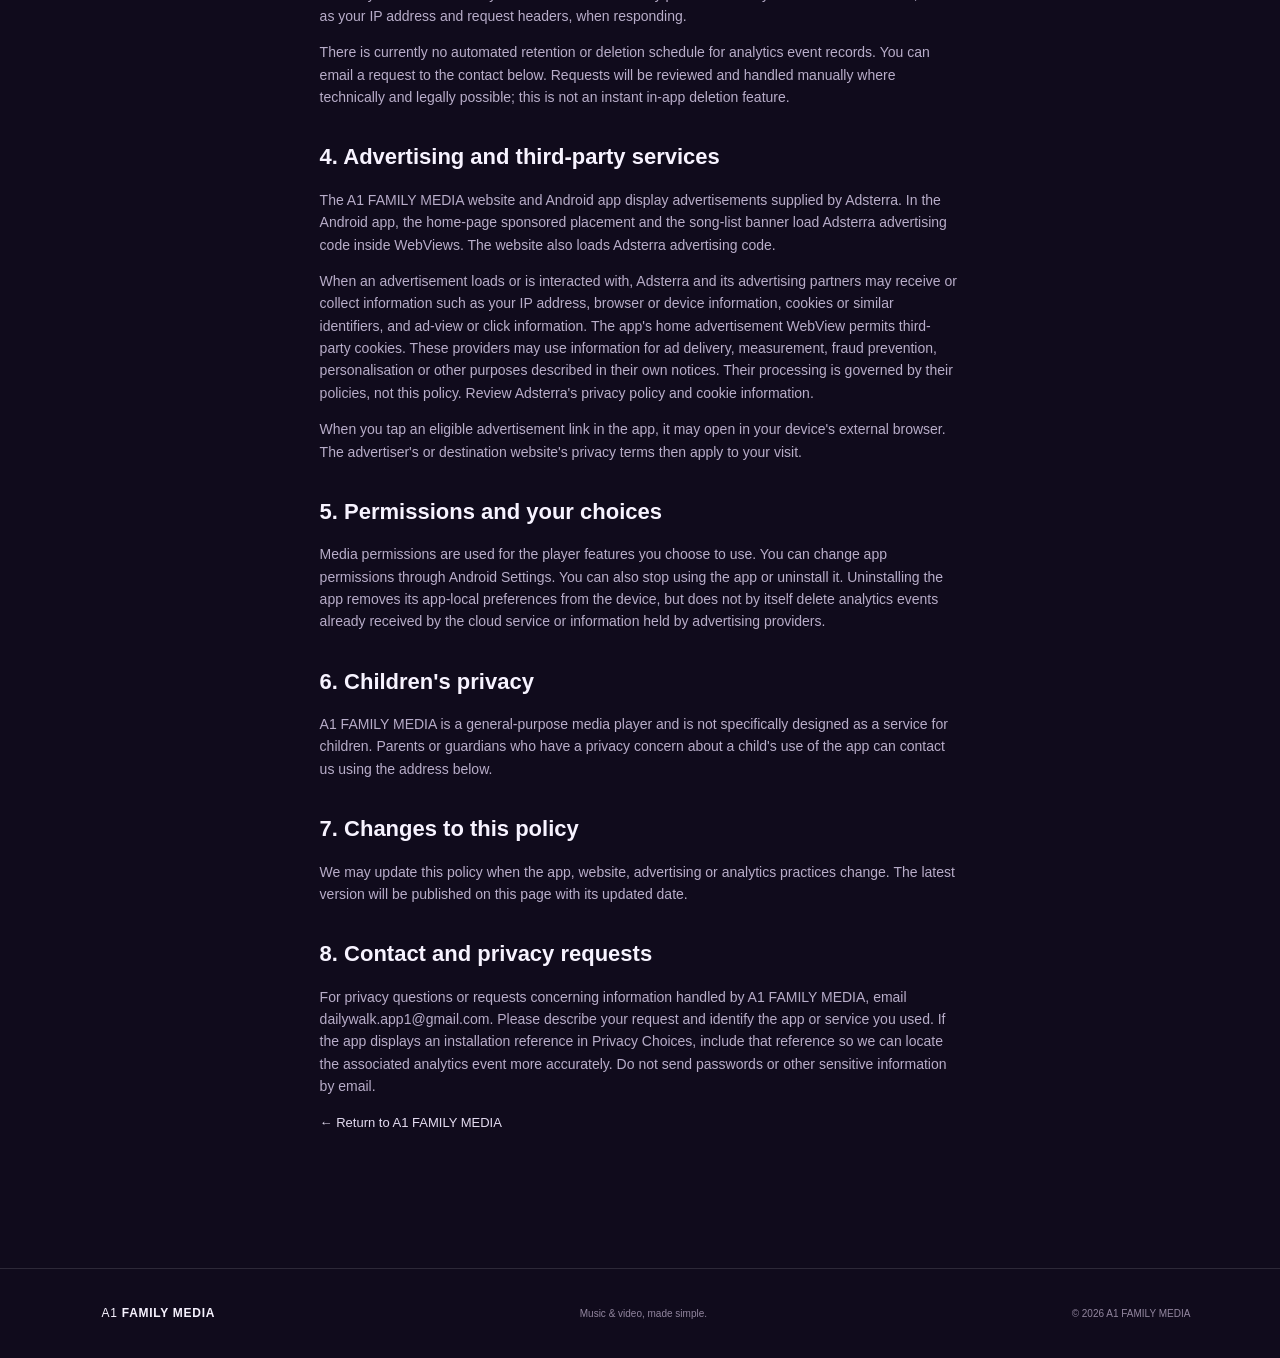
==== commit c7a71bf7: "Disclose locally stored app personalization data" ====
--- a/privacy.html
+++ b/privacy.html
@@ -28,6 +28,7 @@
 
     <h2>2. Lyrics and exported files</h2>
     <p>Lyrics that you write or paste in the app are saved locally on your device for the selected track. The app's lyrics feature does not send the lyrics text to the A1 analytics service. If you choose to export a PDF or share a file, that action is under your control and the destination app or service will handle the file under its own terms.</p>
+    <p>The app also saves optional personalisation on your device, including theme colours, wallpaper and home-screen layout preferences, saved theme and equalizer profiles, folder labels, and track-memory notes or mood selections. If you attach a photo to a track memory, the app stores a reference to the photo you selected so it can display it later; it does not upload that photo to the A1 analytics service. These personalisation details are stored locally in the app and are not included in the optional installation analytics event.</p>
 
     <h2>3. App analytics</h2>
     <p>Optional installation analytics is offered only in app builds where the analytics key is configured. Before the first installation event is sent, the app explains the information involved and asks you to choose whether to allow it. If you decline, the installation event is not sent and this choice does not affect playback or advertising. You can review or change this choice later from the Privacy &amp; data section on the app's Home screen. If you allow it, the app sends a first-open event to the A1 Family Cloud API. The event includes a randomly generated app-install identifier, a unique event identifier, the event time, the app version and the Android platform. These identifiers are pseudonymous; they are not your name or email address. The app sends this event once per installation after the server accepts it. If you later decline, the app stops future optional analytics sends, but this does not retract an event already received by the service. If the app's analytics key is not configured, no analytics prompt or event is shown or sent.</p>
